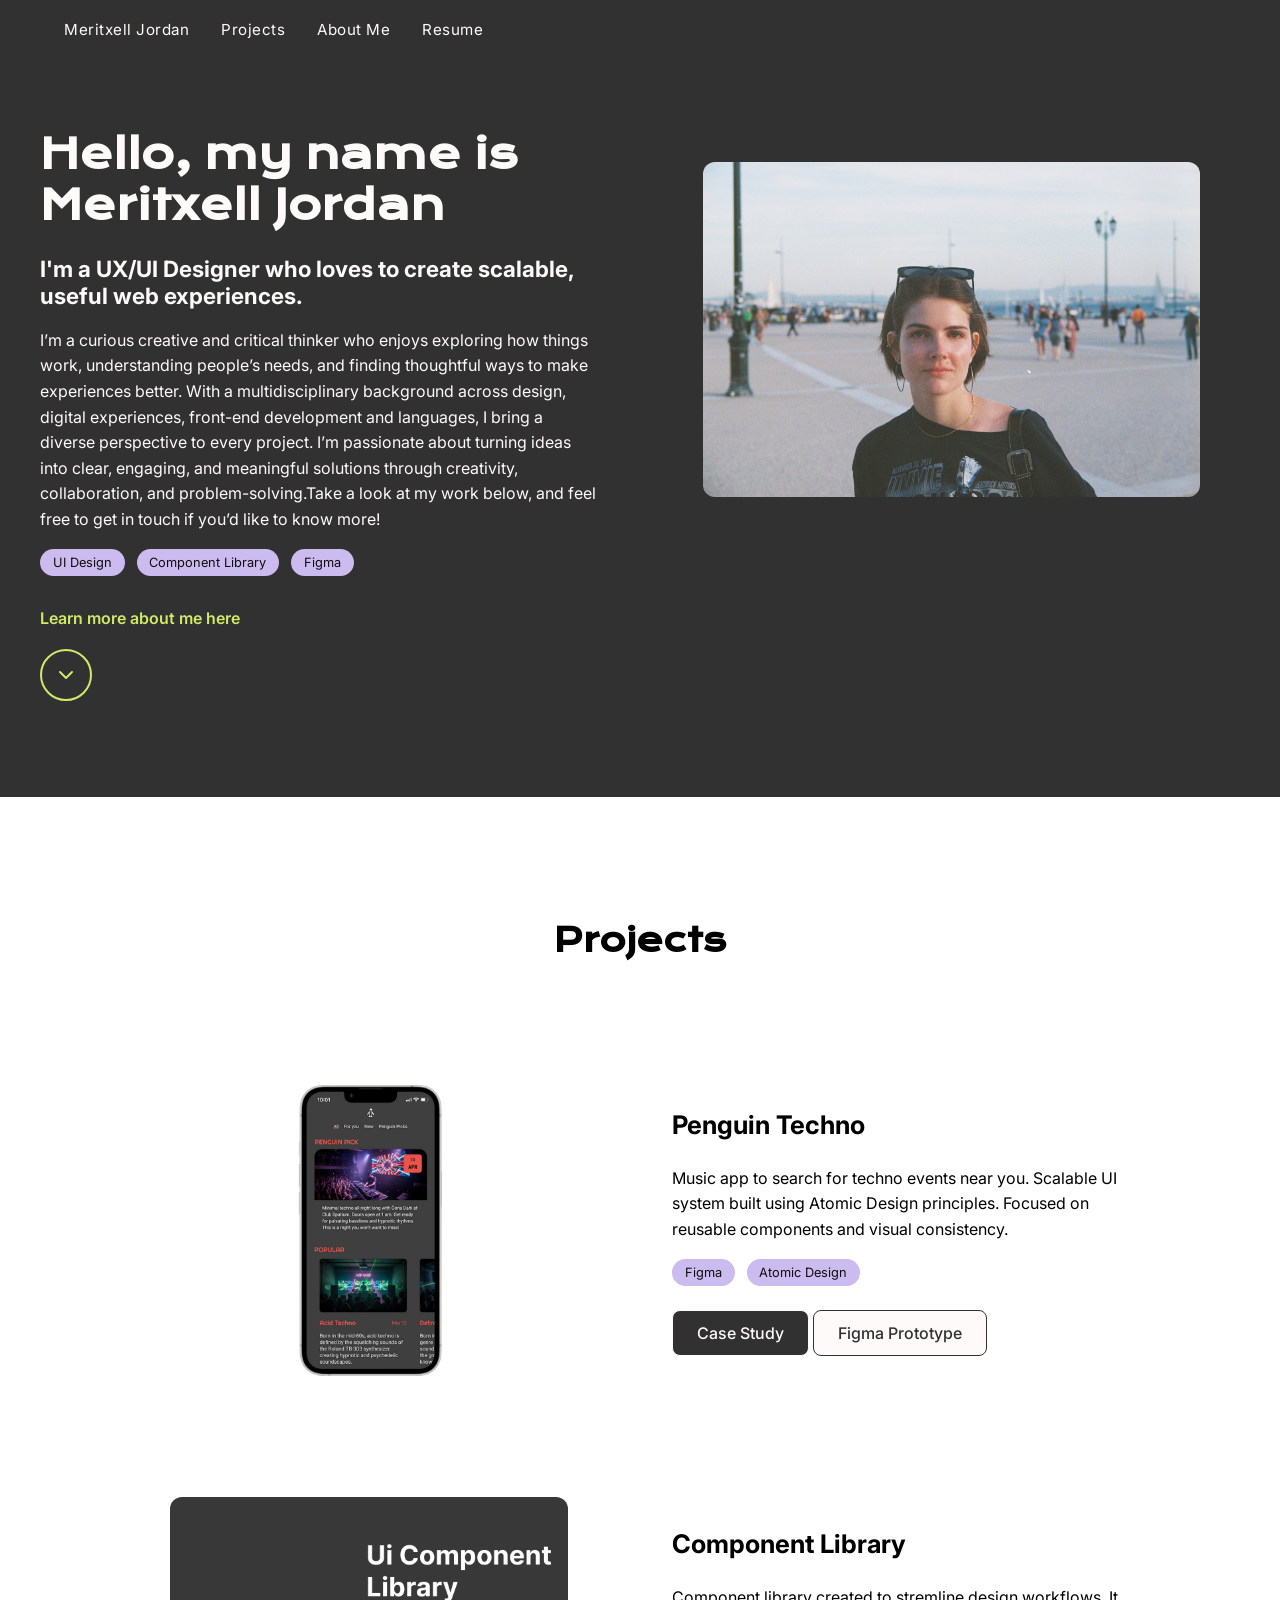
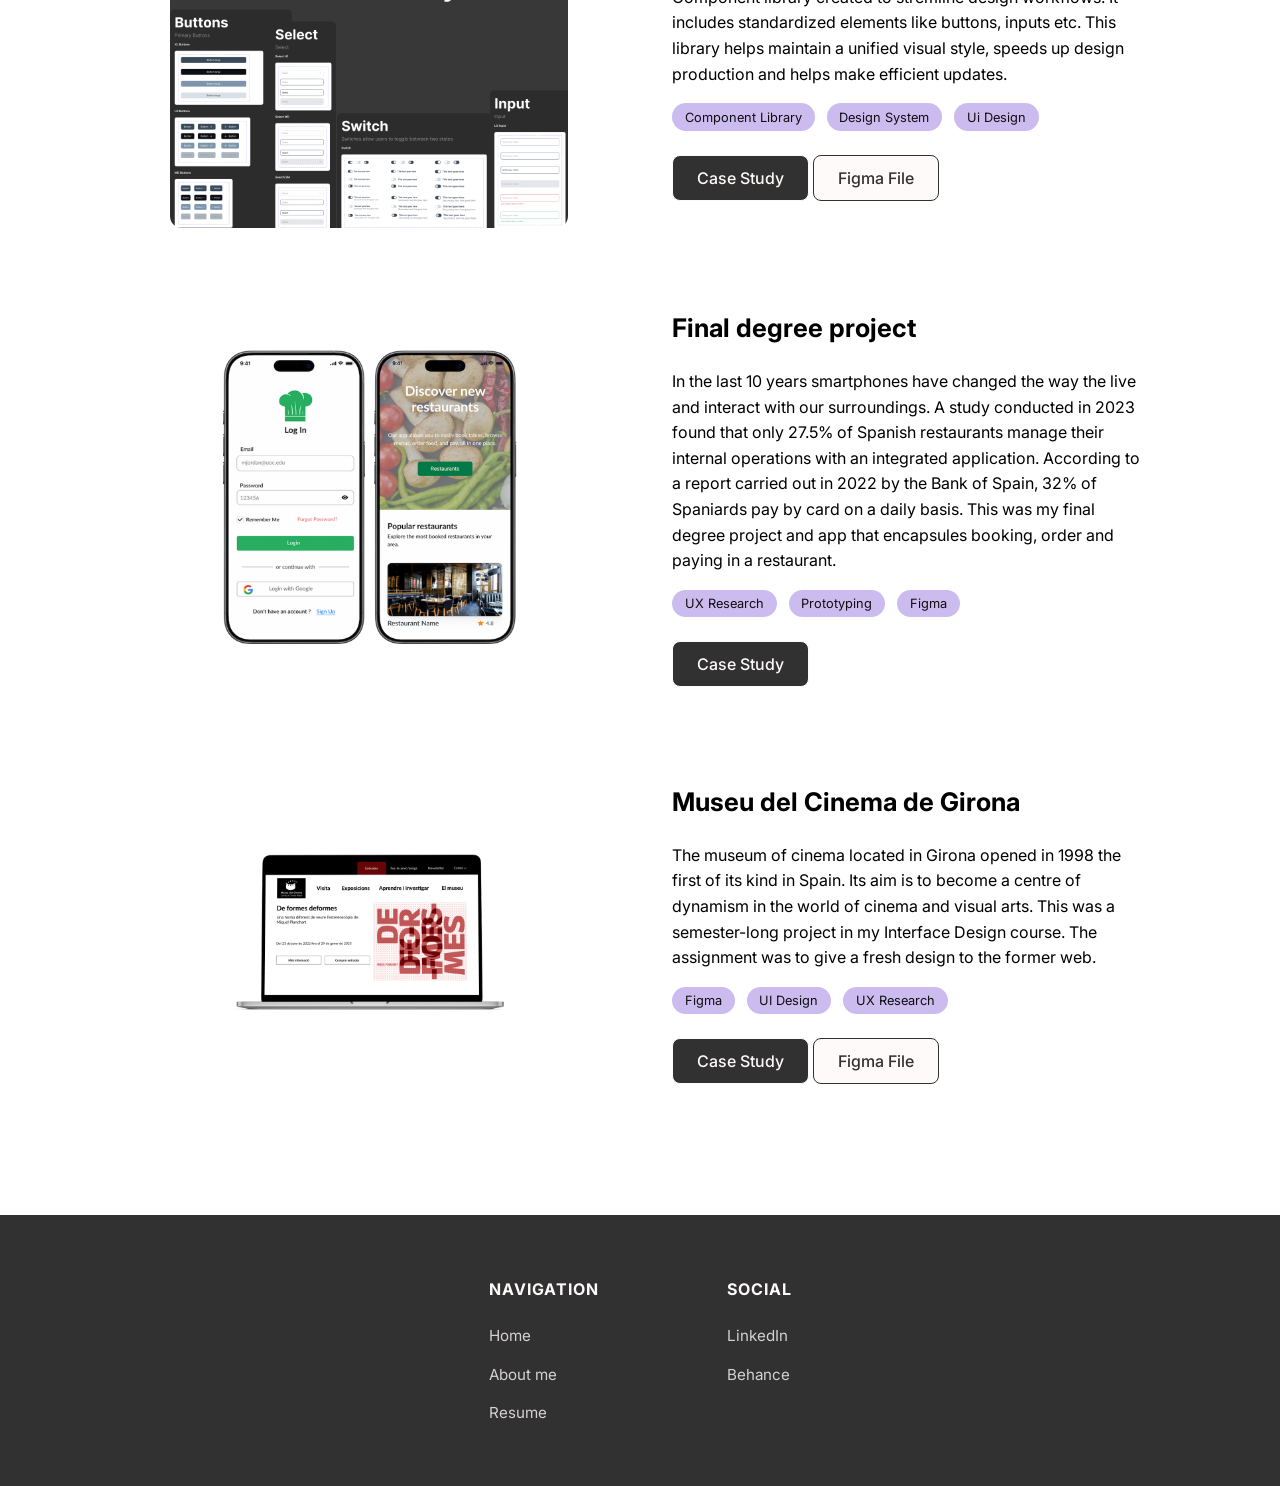
==== index.html @ e0d2fe7e "fixed links in footer" ====
<!DOCTYPE html>
<html lang="en">
<head>
    <meta charset="UTF-8">
    <meta name="viewport" content="width=device-width, initial-scale=1.0">
    <meta name="author" content="Meritxell Jordan">
    <meta name="description" content="Meritxell Jordan is a UX/UI Designer based in Barcelona specialized in design systems, Atomic Design, and front-end collaboration. View portfolio and case studies.">
    <title>Portfolio</title>
    <link rel="stylesheet" href="styles/style.css">
    <link rel="preconnect" href="https://fonts.googleapis.com">
    <link rel="preconnect" href="https://fonts.gstatic.com" crossorigin>
    <link href="https://fonts.googleapis.com/css2?family=Inter:ital,opsz,wght@0,14..32,100..900;1,14..32,100..900&family=Krona+One&display=swap" rel="stylesheet">
    <link rel="icon" type="image/svg+xml" href="./media/favicon.svg">
</head>

<body>

<header>
    <nav class="navbar" aria-label="Main navigation">
        <button class="nav-toggle" type="button" aria-label="Open menu" aria-expanded="false" aria-controls="nav-list">
            <span class="nav-toggle__bar"></span>
            <span class="nav-toggle__bar"></span>
            <span class="nav-toggle__bar"></span>
        </button>
        <ul class="nav-list" id="nav-list">
            <li><a href="#presentation">Meritxell Jordan</a></li>
            <li><a href="#projects">Projects</a></li>
            <li><a href="./pages/aboutme.html">About Me</a></li>
            <li><a href="media/Jordan_Meritxell_CV_2026.pdf" target="_blank">Resume</a></li>
        </ul>
    </nav>
</header>

<main>
    <!-- PRESENTATION -->
    <section id="presentation" class="section section__dark">
        <div class="section__inner section__content">
            <div class="section__text">
                <h1>Hello, my name is Meritxell Jordan</h1>
                <h2>I'm a UX/UI Designer who loves to create scalable, useful web experiences.</h2>
                <p> I’m a curious creative and critical thinker who enjoys exploring how things work, understanding people’s needs, and finding thoughtful ways to make experiences better. With a multidisciplinary background across design, digital experiences, front-end development and languages, I bring a diverse perspective to every project. I’m passionate about turning ideas into clear, engaging, and meaningful solutions through creativity, collaboration, and problem-solving.Take a look at my work below, and feel free to get in touch if you’d like to know more!</p>
                
                    <div class="project__tags">
                        <span>UI Design</span>
                        <span>Component Library</span>
                        <span>Figma</span>
                    </div>

                <a href="./pages/aboutme.html" class="hero__link">Learn more about me here</a>
                   
                </div>
                <figure class="section__image">
                    <img src="media/picture.jpg" alt="Profile picture">
                </figure>
        </div>

        <!-- SCROLL DOWN ARROW -->
        <div class="section__inner">
            <a href="#projects" class="scroll-down" aria-label="Scroll to projects">
                <svg viewBox="0 0 24 24" width="24" height="24" fill="none" stroke="currentColor" stroke-width="2" stroke-linecap="round" stroke-linejoin="round" aria-hidden="true">
                    <path d="M6 9l6 6 6-6"/>
                </svg>
            </a>
        </div>
    </section>

   <!-- PROJECTS LIST -->
   <section id="projects" class="section">
    <div class="section__inner">
        <div class="projects">
            <h2 class="h2_project">Projects</h2>
            <article id="mooddy" class="project">
                <figure class="project__image">
                    <img src="media/Frame 7.png" alt="Penguin Techno project preview">
                </figure>

                <div class="project__content">
                    <h3>Penguin Techno</h3>
                    <p>
                        Music app to search for techno events near you.
                        Scalable UI system built using Atomic Design principles.
                        Focused on reusable components and visual consistency. 
                    </p>

                    <div class="project__tags">
                        <span>Figma</span>
                        <span>Atomic Design</span>
                    </div>

                    <a href="pages/penguin-techno.html" class="btn" target="_self" rel="noopener noreferrer">Case Study</a>

                    <a href="https://www.figma.com/proto/hIFFKUo53IVWc2BKNrfW49/Figma-Advanced-Course?node-id=160-714&viewport=2091%2C-30%2C0.21&t=CEQsMIcfd7z8urSr-1&scaling=scale-down&content-scaling=fixed&starting-point-node-id=160%3A714&show-proto-sidebar=1&page-id=7%3A5464" class="btn2" target="_blank" rel="noopener noreferrer">Figma Prototype</a>
                    
                </div>
            </article>
            <article id="mooddy" class="project">
                <figure class="project__image">
                    <img src="media/Frame 6.png" alt="Moddy project preview">
                </figure>


                <div class="project__content">
                    <h3>Component Library</h3>
                    <p>
                        Component library created to stremline design workflows. It includes standardized elements like buttons, inputs etc.
                        This library helps maintain a unified visual style, speeds up design production and helps make efficient updates. 
                    </p>

                    <div class="project__tags">
                        <span>Component Library</span>
                        <span>Design System</span>
                        <span>Ui Design</span>
                    </div>

                    <a href="pages/component-library.html" class="btn" target="_self" rel="noopener noreferrer">Case Study</a>

                    <a href="https://www.figma.com/design/Ze29lpHQs6yT8kkVDbqyju/mock-ups?node-id=50-17834&t=wIX45DW4mn8MMgzZ-1" class="btn2" target="_blank" rel="noopener noreferrer">Figma File</a>

                    
                </div>
            </article>
            <article class="project">
                <figure class="project__image">
                    <img src="media/Frame 2.png" alt="TFG project preview">
                </figure>

                <div class="project__content">
                    <h3>Final degree project</h3>
                    <p>
                        In the last 10 years smartphones have changed the way the live and interact with our surroundings. 
                        A study conducted in 2023 found that only 27.5% of Spanish restaurants manage their internal operations with an integrated application. 
                        According to a report carried out in 2022 by the Bank of Spain, 32% of Spaniards pay by card on a daily basis.
                        This was my final degree project and app that encapsules booking, order and paying in a restaurant. 
                    </p>

                    <div class="project__tags">
                        <span>UX Research</span>
                        <span>Prototyping</span>
                        <span>Figma</span>
                    </div>

                    <a href="#" class="btn" target="_blank" rel="noopener noreferrer">Case Study</a>
                </div>
            </article>

            <article class="project">
                <figure class="project__image">
                    <img src="media/Frame 3.png" alt="Desktop mockup preview">
                </figure>

                <div class="project__content">
                    <h3>Museu del Cinema de Girona</h3>
                    <p>
                        The museum of cinema located in Girona opened in 1998 the first of its kind in Spain. 
                        Its aim is to become a centre of dynamism in the world of cinema and visual arts. 
                        This was a semester-long project in my Interface Design course. 
                        The assignment was to give a fresh design to the former web.
                    </p>

                    <div class="project__tags">
                        <span>Figma</span>
                        <span>UI Design</span>
                        <span>UX Research</span>
                    </div>

                    <a href="https://www.behance.net/gallery/245545283/Museu-dle-Cinema" class="btn" target="_blank" rel="noopener noreferrer">Case Study</a>
                    <a href="https://www.figma.com/design/mdwc7UTF1mRiBytcBI786I/Pra%CC%80ctica-1?node-id=0-1&t=FUM3F9CxKloh07je-1" class="btn2" target="_blank" rel="noopener noreferrer">Figma File</a>
                </div>
            </article>

        </div>
    </div>
</section>

</main>

<footer id="footer">
    <div class="footer__inner">
        <div class="footer__col">
            <h6>Navigation</h6>
            <a href="#presentation">Home</a>
            <a href="pages/aboutme.html">About me</a>
            <a href="media/Jordan_Meritxell_CV_2026.pdf" target="_blank" rel="noopener noreferrer">Resume</a>
        </div>
        <div class="footer__col">
            <h6>Social</h6>
            <a href="https://www.linkedin.com/in/meritxelljordan/" target="_blank" rel="noopener noreferrer">LinkedIn</a>
            <a href="https://www.behance.net/meritxejordan1" target="_blank" rel="noopener noreferrer">Behance</a>
        </div>
    </div>
</footer>

<script src="script.js"></script>

</body>
</html>
---- styles/style.css ----
/*VARIABLES*/
html, body {
  margin: 0;
  padding: 0;
  scroll-behavior: smooth;
  font-family: "Inter", sans-serif;
}

h1 {
  font-family: "Krona One", sans-serif;
  font-size: 2.5rem;
  margin-bottom: 1.5rem;
}

.h2_project {
  font-family: "Krona One", sans-serif;
  font-size: 2rem;
  margin-bottom: 1.5rem;
  text-align: center;
}

.section__dark {
  background-color: #313131;
  color: #FFFAFA;
  text-align: left;
}
.section__dark .section__content {
  display: flex;
  justify-content: center;
  align-items: center;
  flex-direction: row;
}

.section {
  padding: 6rem 0;
}
.section__inner {
  width: 100%;
  max-width: 1200px;
  margin: 0 auto;
}
.section__content {
  display: grid;
  grid-template-columns: 1fr 1fr;
  gap: 4rem;
  align-items: center;
}
.section__image img {
  width: 100%;
  border-radius: 12px;
  margin-bottom: 4.2rem;
}
.section__text h2 {
  margin-top: 0;
  font-size: 1.4rem;
}
.section__text p {
  line-height: 1.6;
}

.hero__link {
  display: inline-flex;
  align-items: center;
  gap: 0.5rem;
  margin-top: 0.5rem;
  padding-bottom: 0.2rem;
  color: #d0e969;
  font-weight: 600;
  text-decoration: none;
  border-bottom: 2px solid transparent;
  transition: border-color 0.2s, color 0.2s;
}
.hero__link-arrow {
  display: inline-block;
  transition: transform 0.2s;
}
.hero__link:hover, .hero__link:focus-visible {
  color: #FFFAFA;
  border-bottom-color: #d0e969;
}
.hero__link:hover .hero__link-arrow, .hero__link:focus-visible .hero__link-arrow {
  transform: translateX(6px);
}

.scroll-down {
  display: flex;
  align-items: center;
  justify-content: center;
  width: 3rem;
  height: 3rem;
  margin: 1rem 0 0;
  border: 2px solid #d0e969;
  border-radius: 50%;
  color: #d0e969;
  text-decoration: none;
  animation: bounce 2s ease-in-out infinite;
  transition: background-color 0.2s, color 0.2s;
}
.scroll-down:hover, .scroll-down:focus-visible {
  background-color: #d0e969;
  color: #313131;
}

@keyframes bounce {
  0%, 100% {
    transform: translateY(0);
  }
  50% {
    transform: translateY(10px);
  }
}
@media (prefers-reduced-motion: reduce) {
  .scroll-down {
    animation: none;
  }
}
.navbar {
  background-color: #313131;
  padding: 1.2rem 3rem;
  position: fixed;
  top: 0;
  z-index: 1000;
  width: 100%;
  box-sizing: border-box;
}
.navbar .nav-list {
  list-style: none;
  display: flex;
  align-items: center;
  margin: 0;
  padding: 0;
}
.navbar a {
  text-decoration: none;
  color: #FFFAFA;
  font-size: 0.95rem;
  letter-spacing: 0.5px;
  padding: 0.5rem 1rem;
  position: relative;
}
.navbar a:hover {
  color: #d0e969;
}
.navbar .nav-toggle {
  display: none;
}

.skills-grid {
  display: grid;
  grid-template-columns: 1fr 1fr;
  gap: 2rem;
  margin-top: 1.5rem;
}

.projects {
  width: 85%;
  max-width: 1200px;
  margin: 0 auto;
  display: flex;
  flex-direction: column;
  gap: 4rem;
}

.project {
  display: grid;
  grid-template-columns: 1fr 1fr;
  gap: 4rem;
  align-items: center;
}
.project__image img {
  width: 100%;
  border-radius: 12px;
}
.project__content h3 {
  margin-top: 0;
  font-size: 1.6rem;
}
.project__content p {
  line-height: 1.6;
  margin-bottom: 1rem;
}
.project__tags {
  margin-bottom: 1.5rem;
}
.project__tags span {
  display: inline-block;
  color: #0f0f0f;
  background-color: #ccbbef;
  padding: 0.4rem 0.8rem;
  border-radius: 20px;
  font-size: 0.8rem;
  margin-right: 0.5rem;
}
.project__link {
  text-decoration: none;
  font-weight: 500;
  color: #d0e969;
}
.project__link:hover {
  text-decoration: underline;
}

.project_image {
  width: 100%;
  height: 300px;
  display: block;
}

.section__projects {
  text-align: center;
}

.project_image img {
  max-height: 15rem;
}

.projects__intro {
  background-color: #313131;
  color: white;
  padding: 4rem 0;
  width: 100%;
  text-align: center;
}

.btn {
  display: inline-block;
  padding: 0.75rem 1.5rem;
  border: 1px solid #FFFAFA;
  background-color: #313131;
  color: #FFFAFA;
  text-decoration: none;
  border-radius: 8px;
  font-weight: 500;
}

.btn:hover {
  background-color: #d0e969;
  color: #313131;
  border: 1px solid #313131;
}

.btn2 {
  display: inline-block;
  padding: 0.75rem 1.5rem;
  background-color: #FFFAFA;
  color: #313131;
  border: 1px solid #313131;
  text-decoration: none;
  border-radius: 8px;
  font-weight: 500;
}

.btn2:hover {
  border: 1px solid #313131;
  background-color: #d0e969;
  color: #313131;
}

/*FOOTER*/
footer {
  background-color: #313131;
  color: #FFFAFA;
  padding: 4rem 3rem;
}
footer .footer__inner {
  display: flex;
  justify-content: center;
  align-items: flex-start;
  gap: 8rem;
  max-width: 1200px;
  margin: 0 auto;
}
footer .footer__col {
  display: flex;
  flex-direction: column;
  gap: 1.2rem;
  text-align: left;
}
footer h6 {
  margin: 0 0 0.5rem;
  font-size: 1rem;
  font-weight: 700;
  text-transform: uppercase;
  letter-spacing: 1px;
  color: #FFFAFA;
}
footer a {
  color: #FFFAFA;
  text-decoration: none;
  font-size: 0.95rem;
  opacity: 0.8;
  transition: color 0.2s, opacity 0.2s;
}
footer a:hover {
  color: #d0e969;
  opacity: 1;
}

/* MEDIA QUERIES */
@media (max-width: 1023px) {
  .section {
    padding: 4rem 0;
  }
  .section__content {
    grid-template-columns: 1fr;
  }
  .navbar {
    padding: 1rem 1.5rem;
  }
  .projects {
    gap: 4rem;
  }
  .project {
    grid-template-columns: 1fr;
    gap: 2rem;
  }
  footer {
    padding: 3rem 1.5rem;
  }
  footer .footer__inner {
    gap: 5rem;
  }
}
@media (max-width: 767px) {
  .section {
    padding: 3rem 0;
  }
  .section__inner {
    width: 90%;
  }
  .section__content {
    grid-template-columns: 1fr;
  }
  .section__image img {
    margin-bottom: 0;
  }
  .section__dark .section__content {
    flex-direction: column;
    align-items: stretch;
    gap: 2rem;
  }
  .navbar {
    padding: 0.75rem 1rem;
  }
  .navbar a {
    font-size: 0.9rem;
  }
  .projects {
    width: 90%;
    margin: 0 auto;
    gap: 3rem;
  }
  .project {
    grid-template-columns: 1fr;
    gap: 2rem;
  }
  .icon {
    padding: 0.75rem;
    min-width: 36px;
    min-height: 36px;
    display: inline-flex;
    align-items: center;
    justify-content: center;
  }
  footer {
    padding: 2.5rem 1rem;
  }
  footer .footer__inner {
    gap: 3rem;
  }
}
@media (max-width: 460px) {
  .navbar {
    padding: 0 1rem;
  }
  .navbar .nav-toggle {
    display: flex;
    flex-direction: column;
    align-items: center;
    justify-content: center;
    gap: 6px;
    position: absolute;
    z-index: 1;
    top: 0;
    right: 0;
    width: 3.5rem;
    height: 3.5rem;
    padding: 0;
    background: none;
    border: 0;
    color: #FFFAFA;
    cursor: pointer;
    touch-action: manipulation;
    -webkit-tap-highlight-color: transparent;
  }
  .navbar .nav-toggle:hover {
    color: #d0e969;
  }
  .navbar .nav-toggle:focus-visible {
    outline: 2px solid #d0e969;
    outline-offset: 2px;
    border-radius: 8px;
  }
  .navbar .nav-toggle__bar {
    display: block;
    width: 1.75rem;
    height: 2px;
    background-color: currentColor;
    border-radius: 2px;
    transition: transform 0.25s, opacity 0.2s;
  }
  .navbar .nav-toggle[aria-expanded=true] .nav-toggle__bar:nth-child(1) {
    transform: translateY(8px) rotate(45deg);
  }
  .navbar .nav-toggle[aria-expanded=true] .nav-toggle__bar:nth-child(2) {
    opacity: 0;
  }
  .navbar .nav-toggle[aria-expanded=true] .nav-toggle__bar:nth-child(3) {
    transform: translateY(-8px) rotate(-45deg);
  }
  .navbar .nav-list {
    flex-direction: column;
    align-items: stretch;
  }
  .navbar .nav-list li:not(:first-child) {
    display: none;
  }
  .navbar .nav-list.is-open li:not(:first-child) {
    display: block;
  }
  .navbar .nav-list a {
    display: flex;
    align-items: center;
    min-height: 3rem;
    padding: 0;
    font-size: 1rem;
  }
  .navbar .nav-list li:first-child a {
    min-height: 3.5rem;
    padding-right: 3.5rem;
    font-weight: 600;
  }
  .navbar .nav-list li:not(:first-child) a {
    border-top: 1px solid rgba(255, 250, 250, 0.12);
  }
}
@media (max-width: 460px) and (prefers-reduced-motion: reduce) {
  .navbar .nav-toggle__bar {
    transition: none;
  }
}/*# sourceMappingURL=style.css.map */
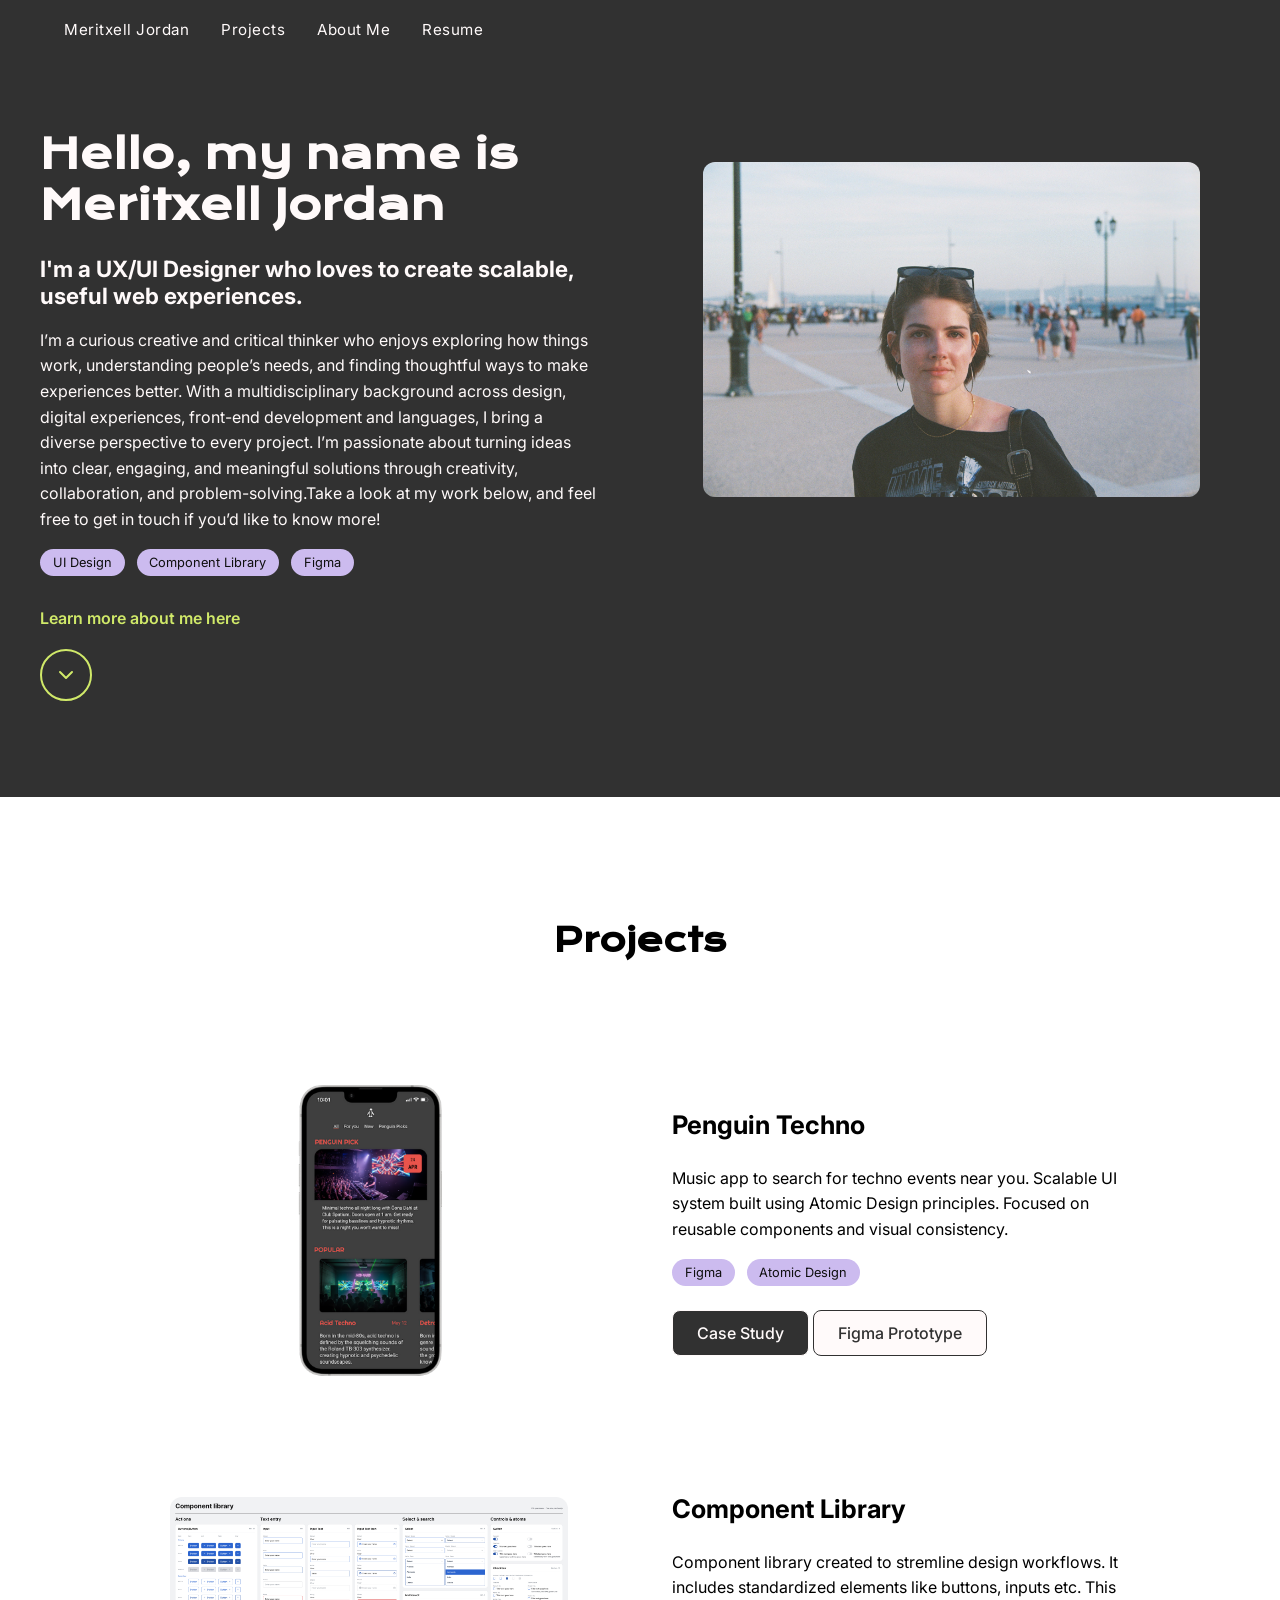
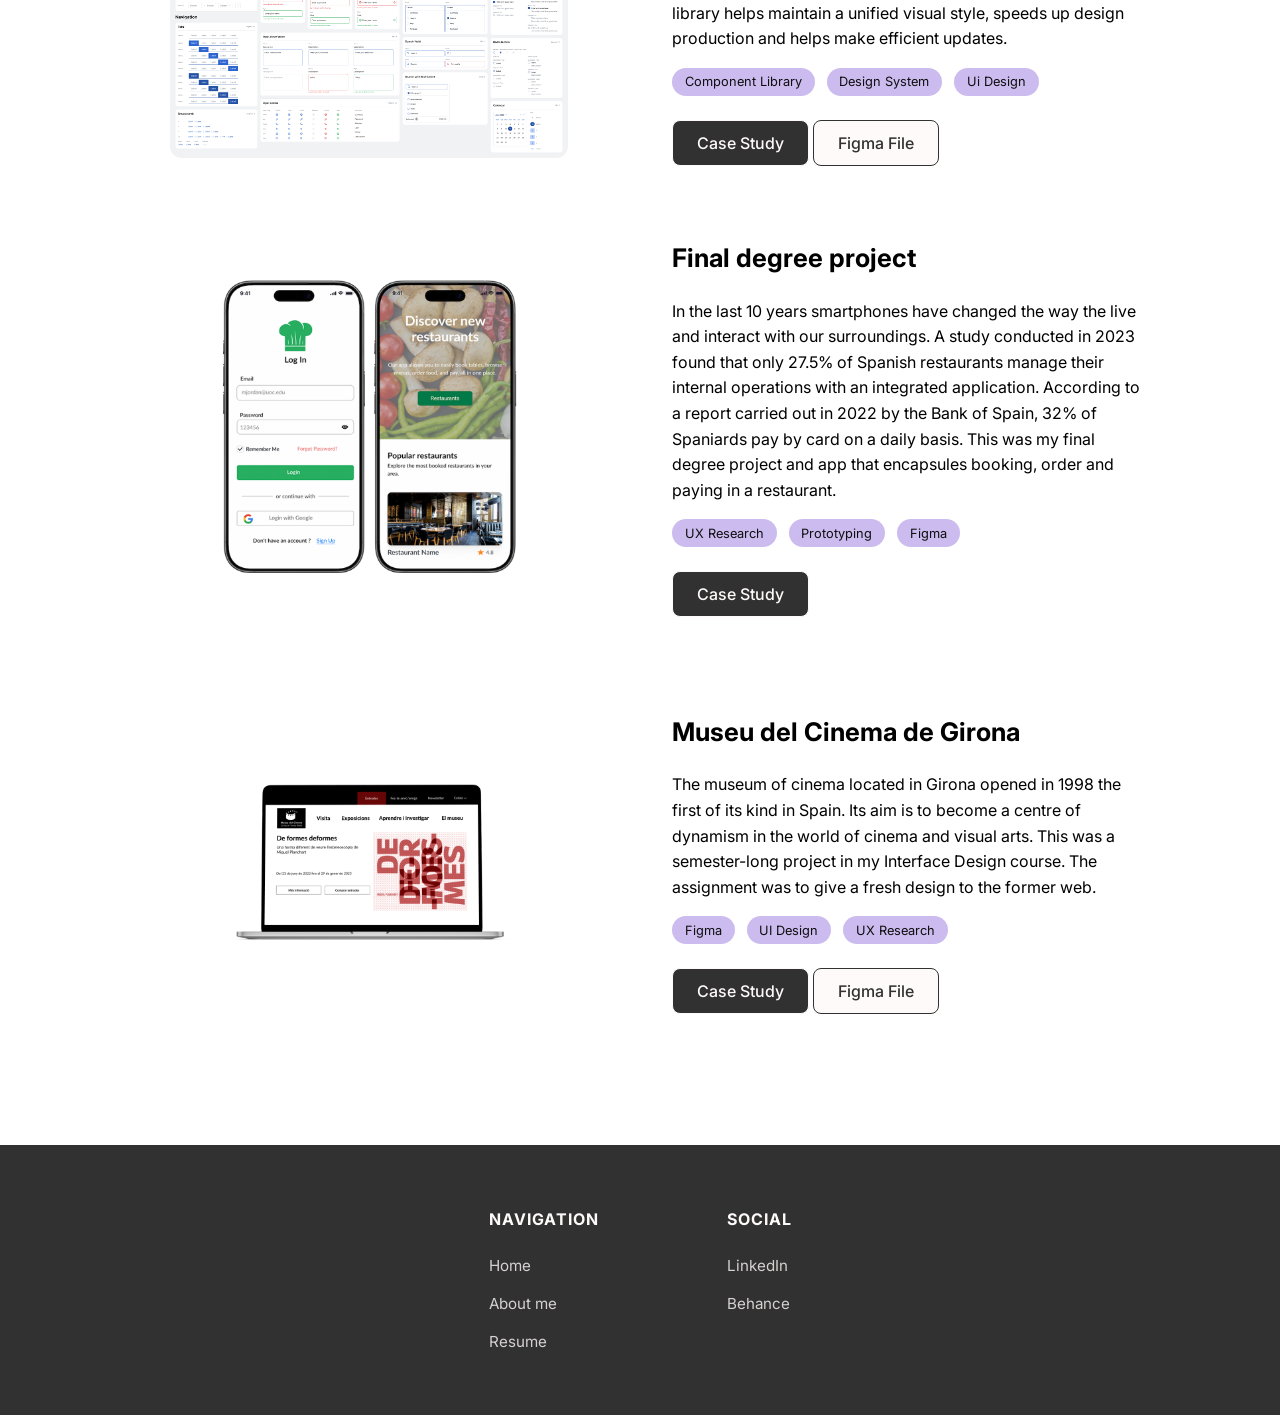
==== commit 0fac4f68: "change thumbnail photo of component library in index file" ====
--- a/index.html
+++ b/index.html
@@ -95,7 +95,7 @@
             </article>
             <article id="mooddy" class="project">
                 <figure class="project__image">
-                    <img src="media/Frame 6.png" alt="Moddy project preview">
+                    <img src="media/Component_Library_Landscape.jpg" alt="Component Library project preview">
                 </figure>
 
 
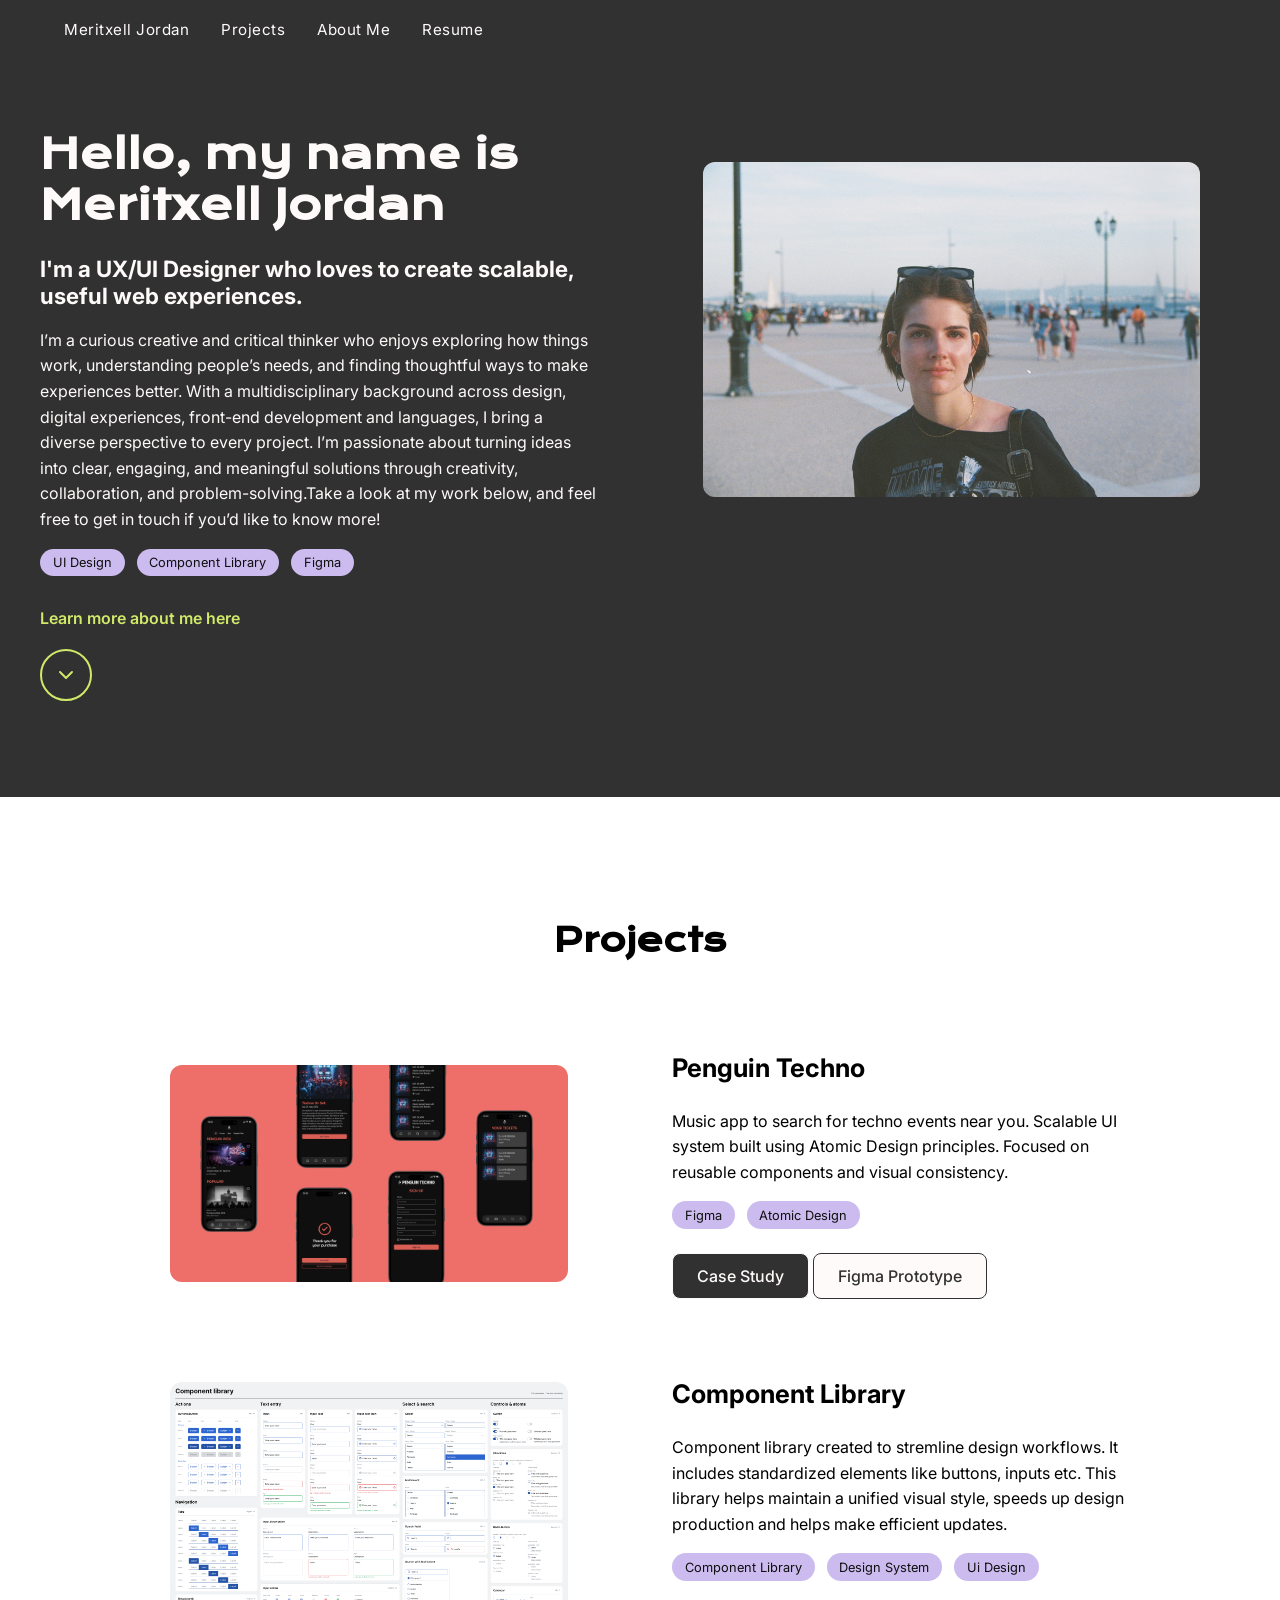
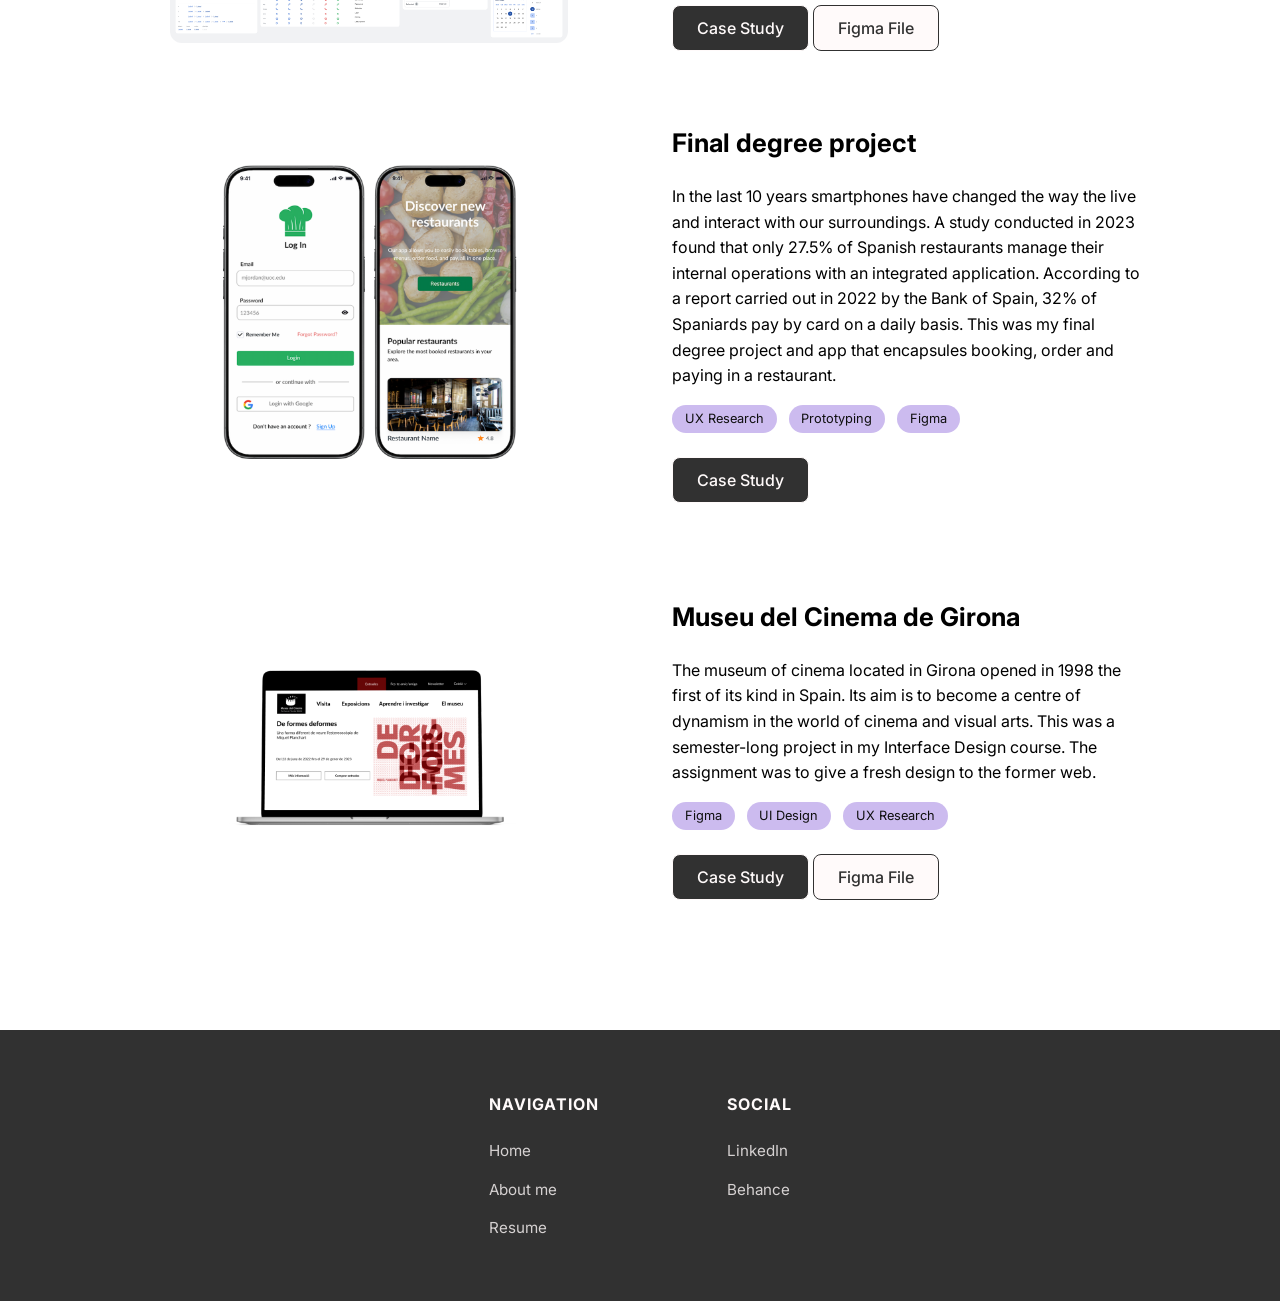
==== commit 6309391d: "change id, new photo" ====
--- a/index.html
+++ b/index.html
@@ -69,9 +69,9 @@
     <div class="section__inner">
         <div class="projects">
             <h2 class="h2_project">Projects</h2>
-            <article id="mooddy" class="project">
+            <article id="penguin-techno" class="project">
                 <figure class="project__image">
-                    <img src="media/Frame 7.png" alt="Penguin Techno project preview">
+                    <img src="media/PrenguinTechno_index.jpg" alt="Penguin Techno project preview">
                 </figure>
 
                 <div class="project__content">
@@ -93,7 +93,7 @@
                     
                 </div>
             </article>
-            <article id="mooddy" class="project">
+            <article id="final_degree_project" class="project">
                 <figure class="project__image">
                     <img src="media/Component_Library_Landscape.jpg" alt="Component Library project preview">
                 </figure>
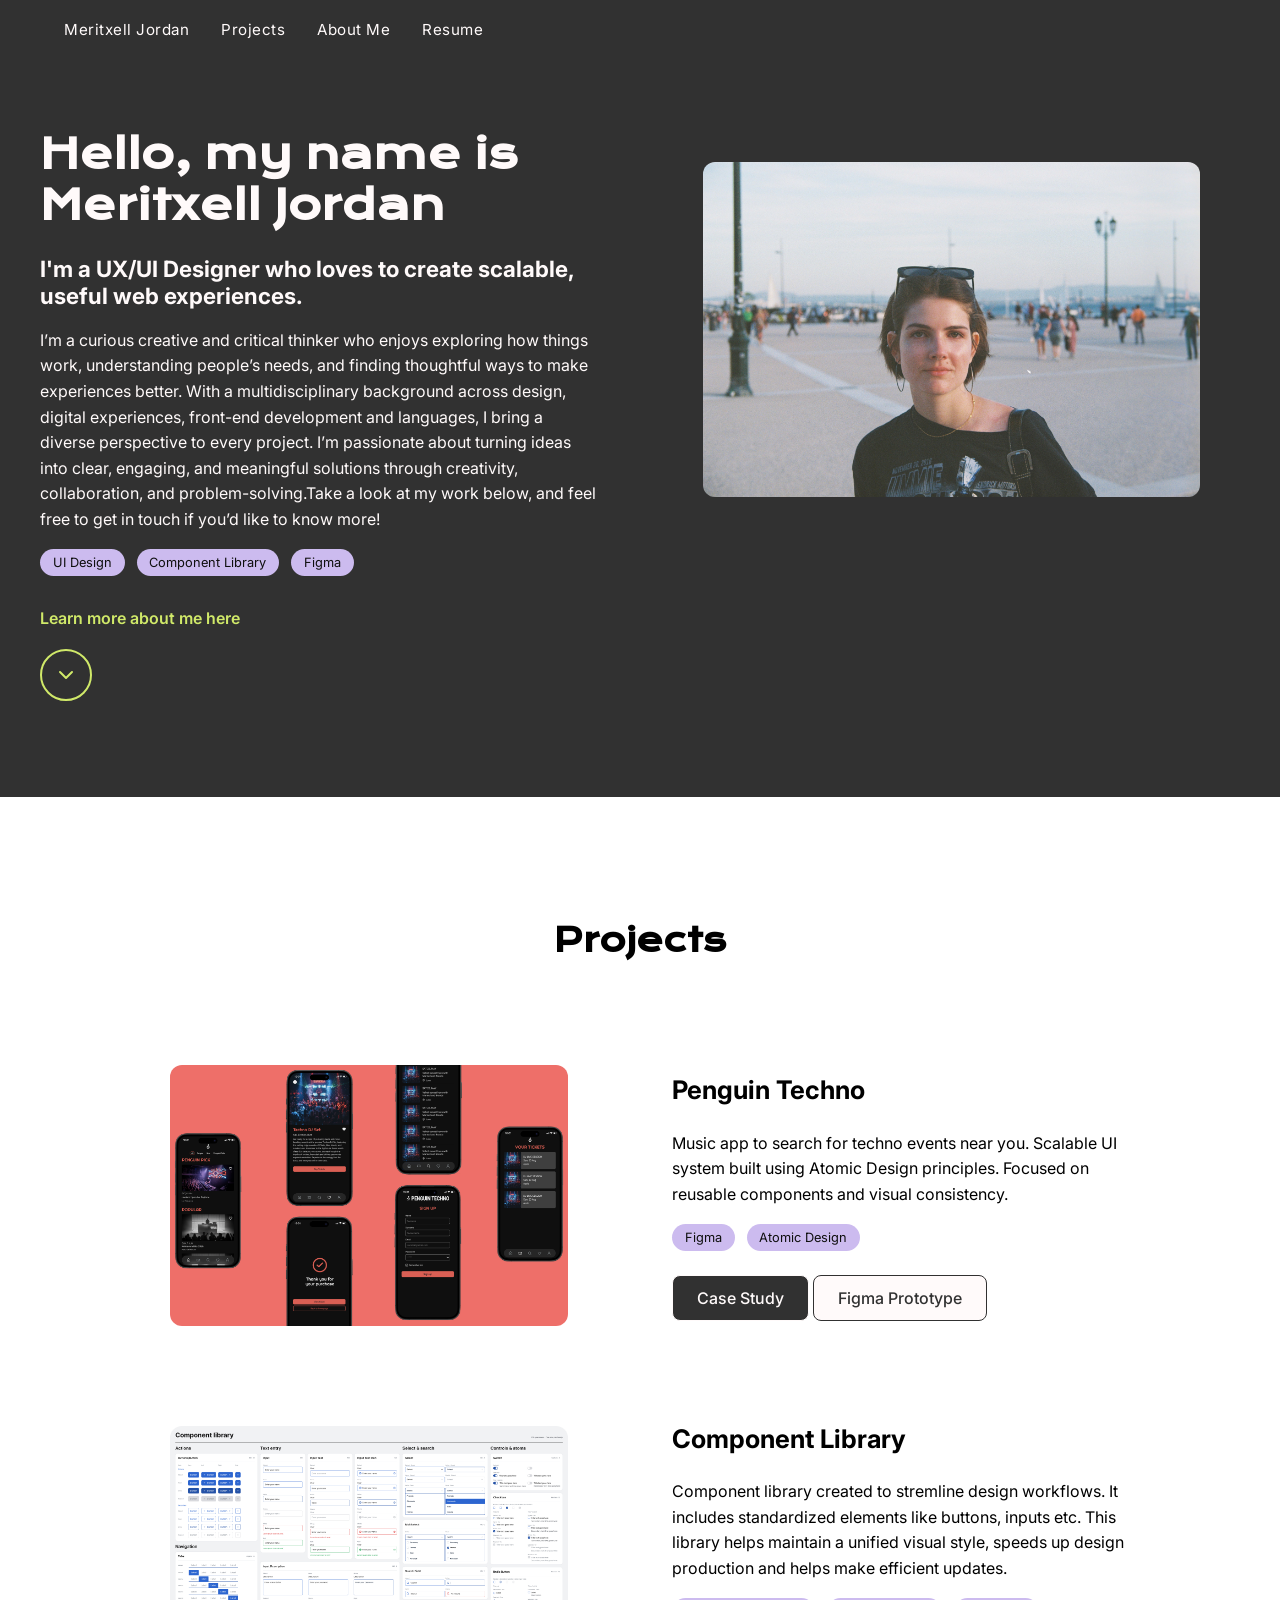
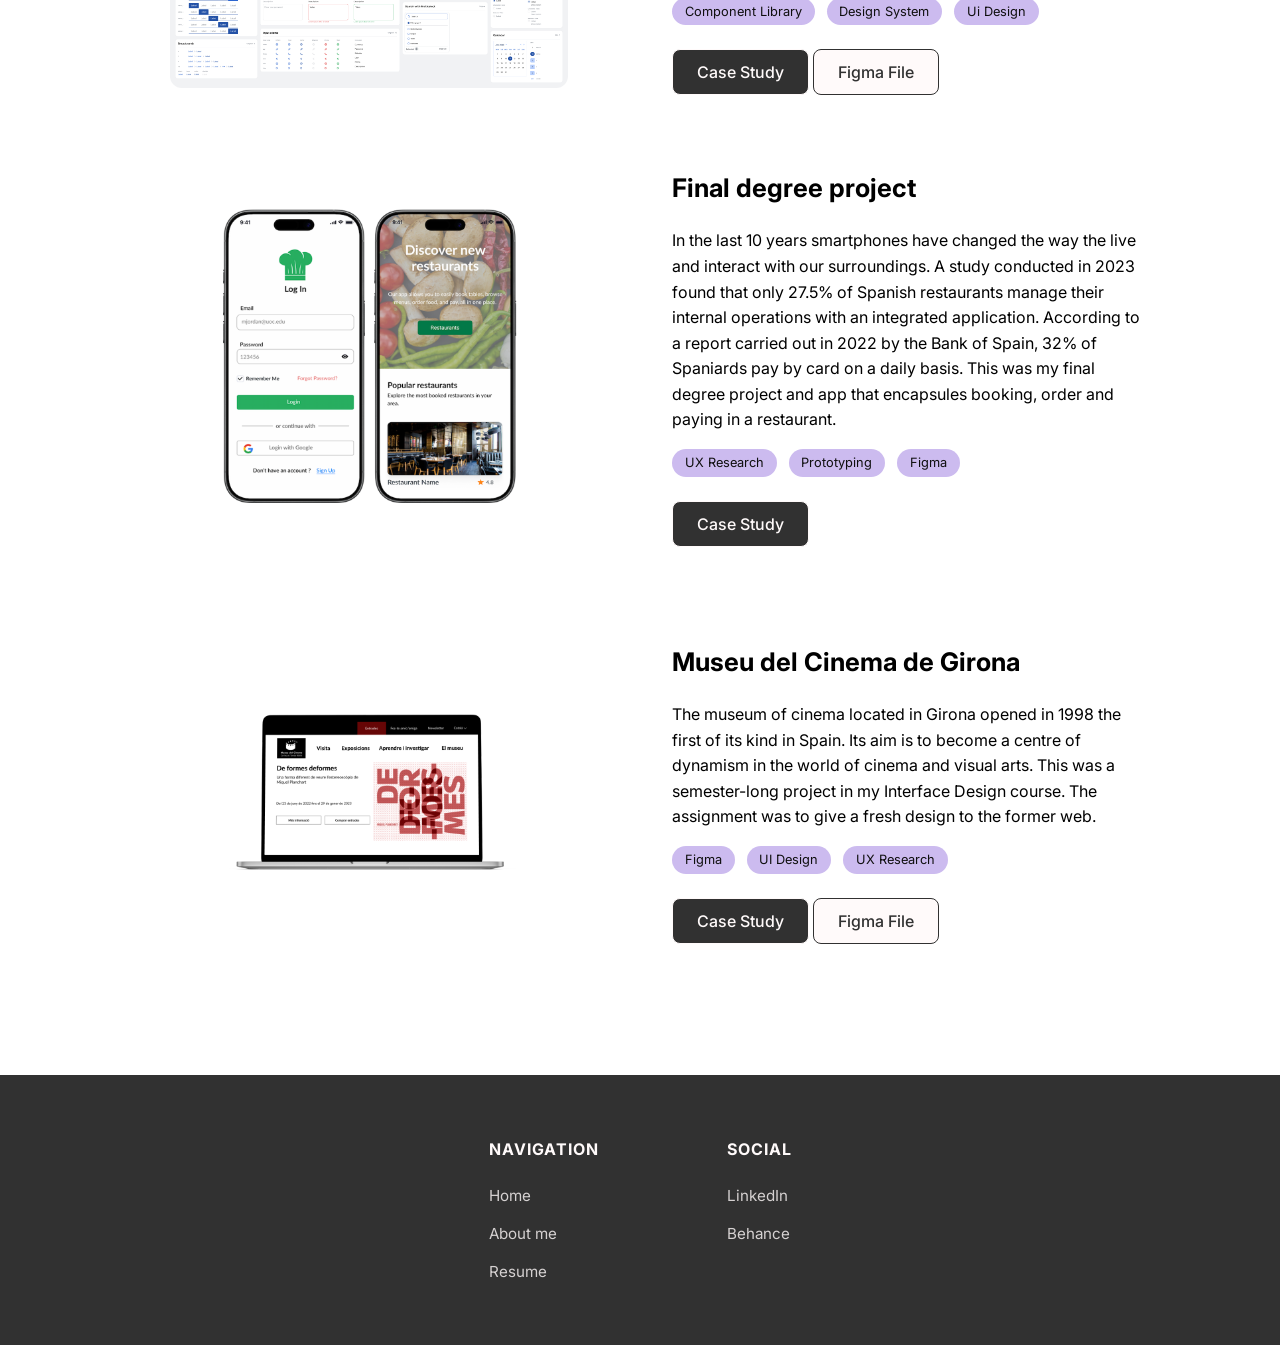
==== commit 213ac11c: "new img for penguin in index" ====
--- a/index.html
+++ b/index.html
@@ -71,7 +71,7 @@
             <h2 class="h2_project">Projects</h2>
             <article id="penguin-techno" class="project">
                 <figure class="project__image">
-                    <img src="media/PrenguinTechno_index.jpg" alt="Penguin Techno project preview">
+                    <img src="media/PenguinTechno_Landscape.jpg" alt="Penguin Techno project preview">
                 </figure>
 
                 <div class="project__content">
@@ -93,7 +93,7 @@
                     
                 </div>
             </article>
-            <article id="final_degree_project" class="project">
+            <article id="component-library" class="project">
                 <figure class="project__image">
                     <img src="media/Component_Library_Landscape.jpg" alt="Component Library project preview">
                 </figure>
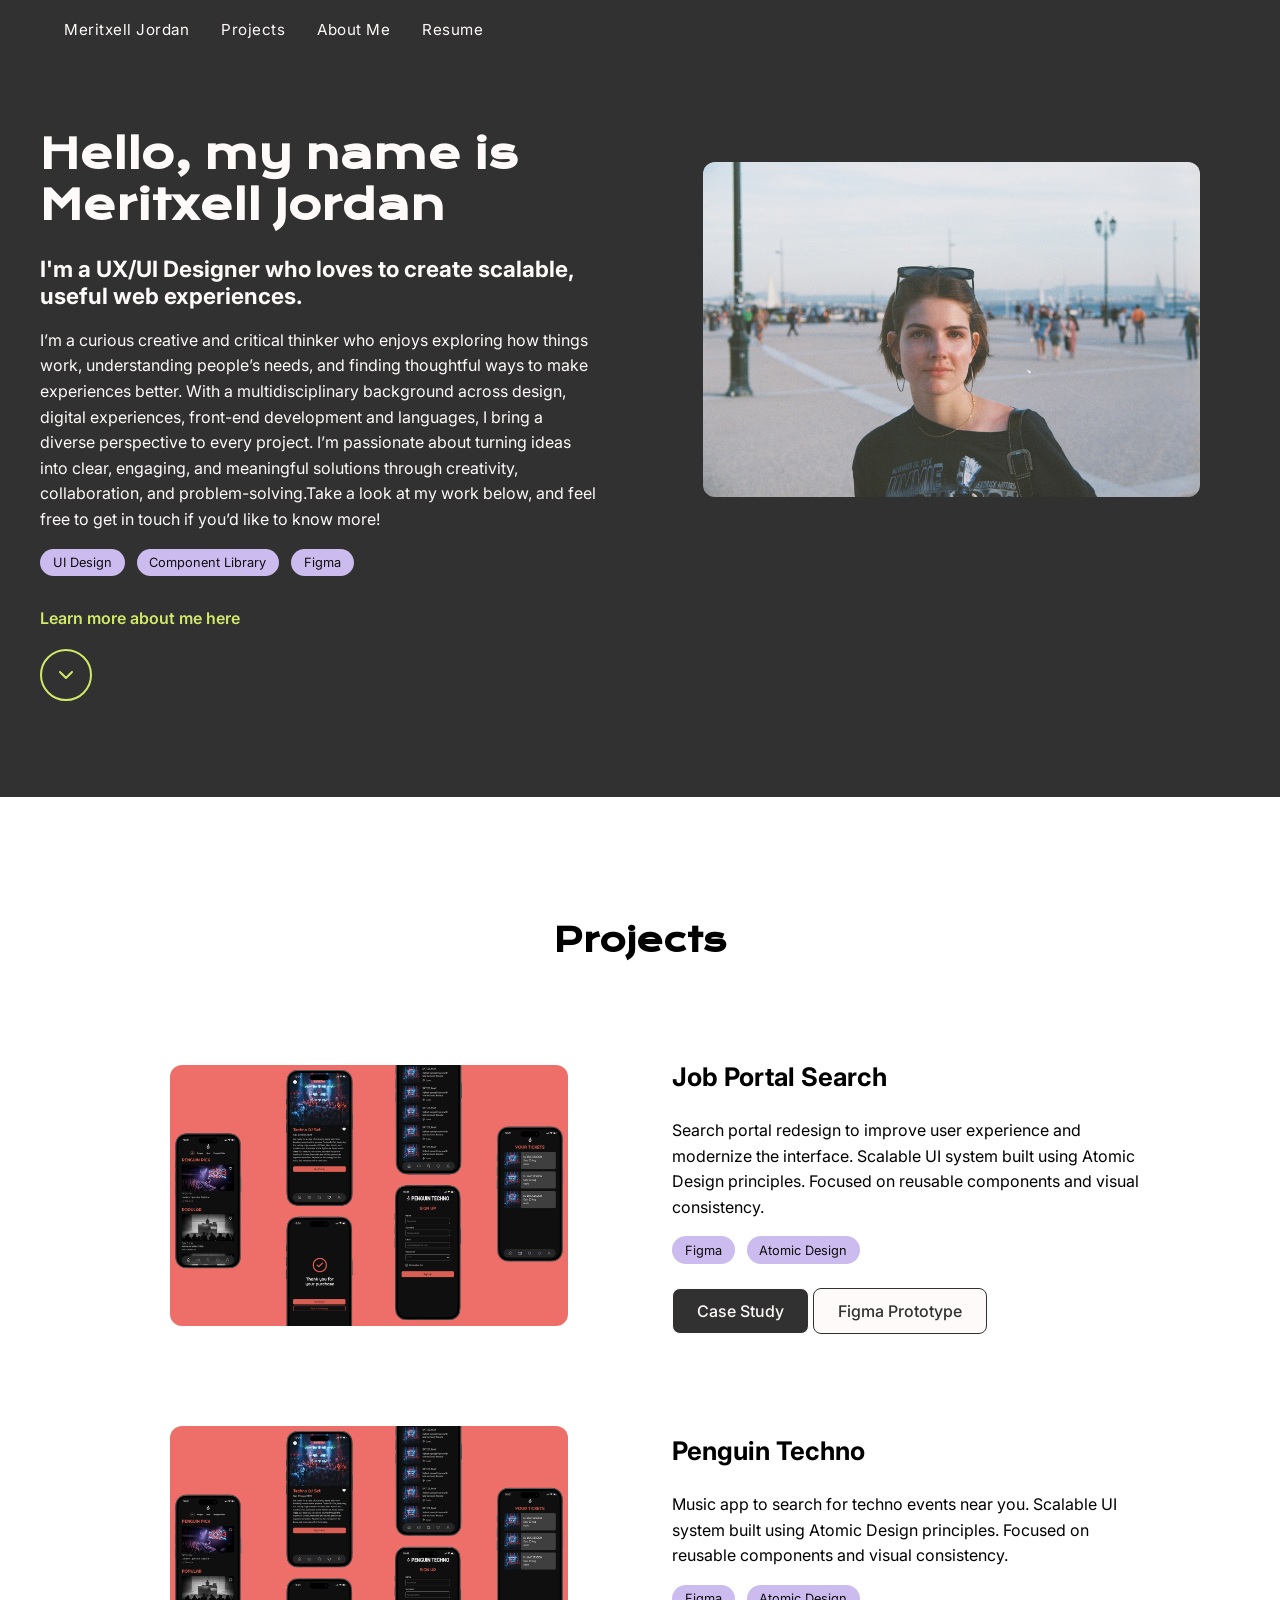
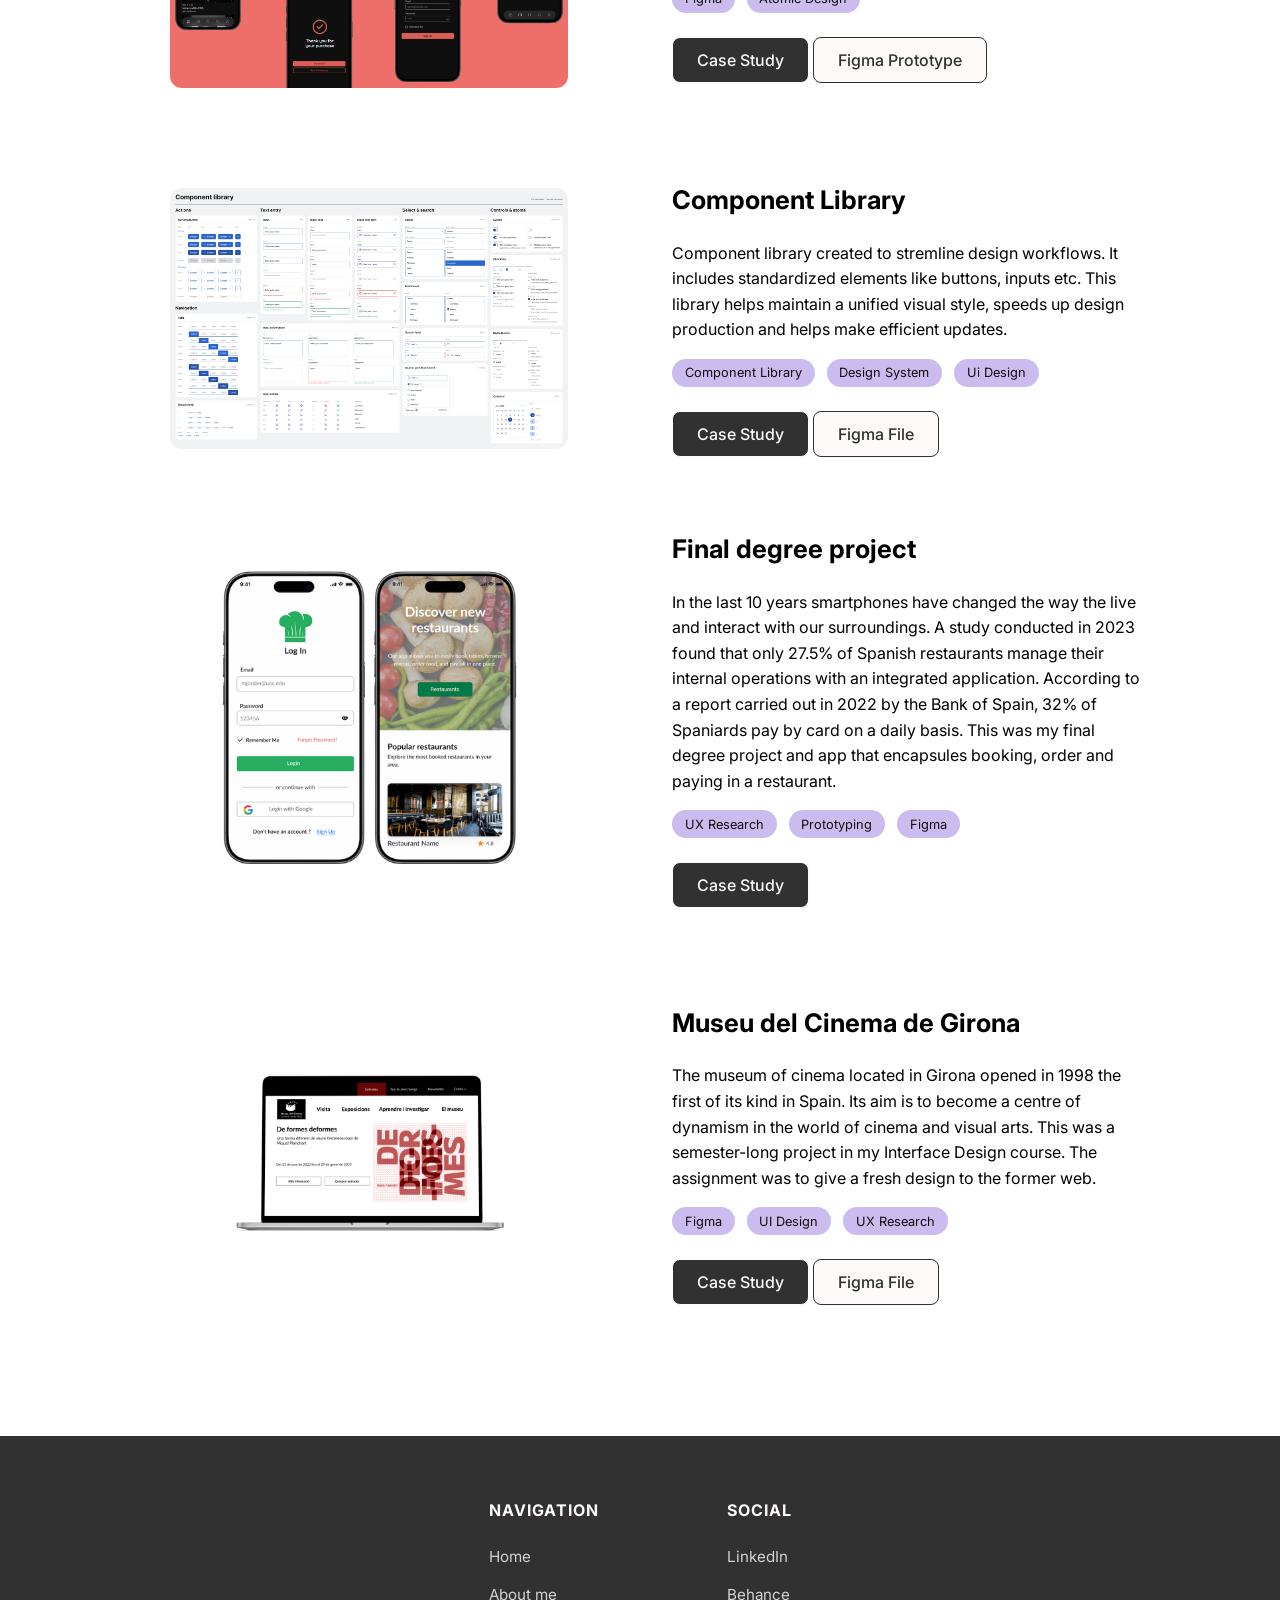
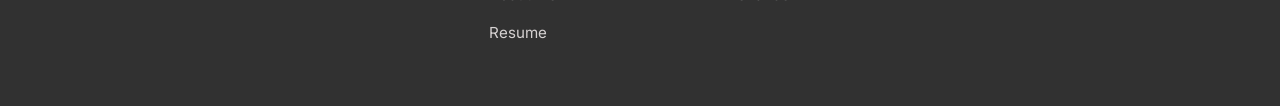
==== commit fd808636: "add case study to home page" ====
--- a/index.html
+++ b/index.html
@@ -69,6 +69,30 @@
     <div class="section__inner">
         <div class="projects">
             <h2 class="h2_project">Projects</h2>
+            <article id="job-portal-search" class="project">
+                <figure class="project__image">
+                    <img src="media/PenguinTechno_Landscape.jpg" alt="Job Portal Search project preview">
+                </figure>
+
+                <div class="project__content">
+                    <h3>Job Portal Search</h3>
+                    <p>
+                        Search portal redesign to improve user experience and modernize the interface.
+                        Scalable UI system built using Atomic Design principles.
+                        Focused on reusable components and visual consistency. 
+                    </p>
+
+                    <div class="project__tags">
+                        <span>Figma</span>
+                        <span>Atomic Design</span>
+                    </div>
+
+                    <a href="pages/job-portal-redesign.html" class="btn" target="_self" rel="noopener noreferrer">Case Study</a>
+
+                    <a href="https://www.figma.com/design/Mwo0yGI1qbPFkqEJ4KYvhF/Michael-Page?node-id=43-1411&t=1l3YXhyDxeGINy9U-1" class="btn2" target="_blank" rel="noopener noreferrer">Figma Prototype</a>
+                    
+                </div>
+            </article>
             <article id="penguin-techno" class="project">
                 <figure class="project__image">
                     <img src="media/PenguinTechno_Landscape.jpg" alt="Penguin Techno project preview">
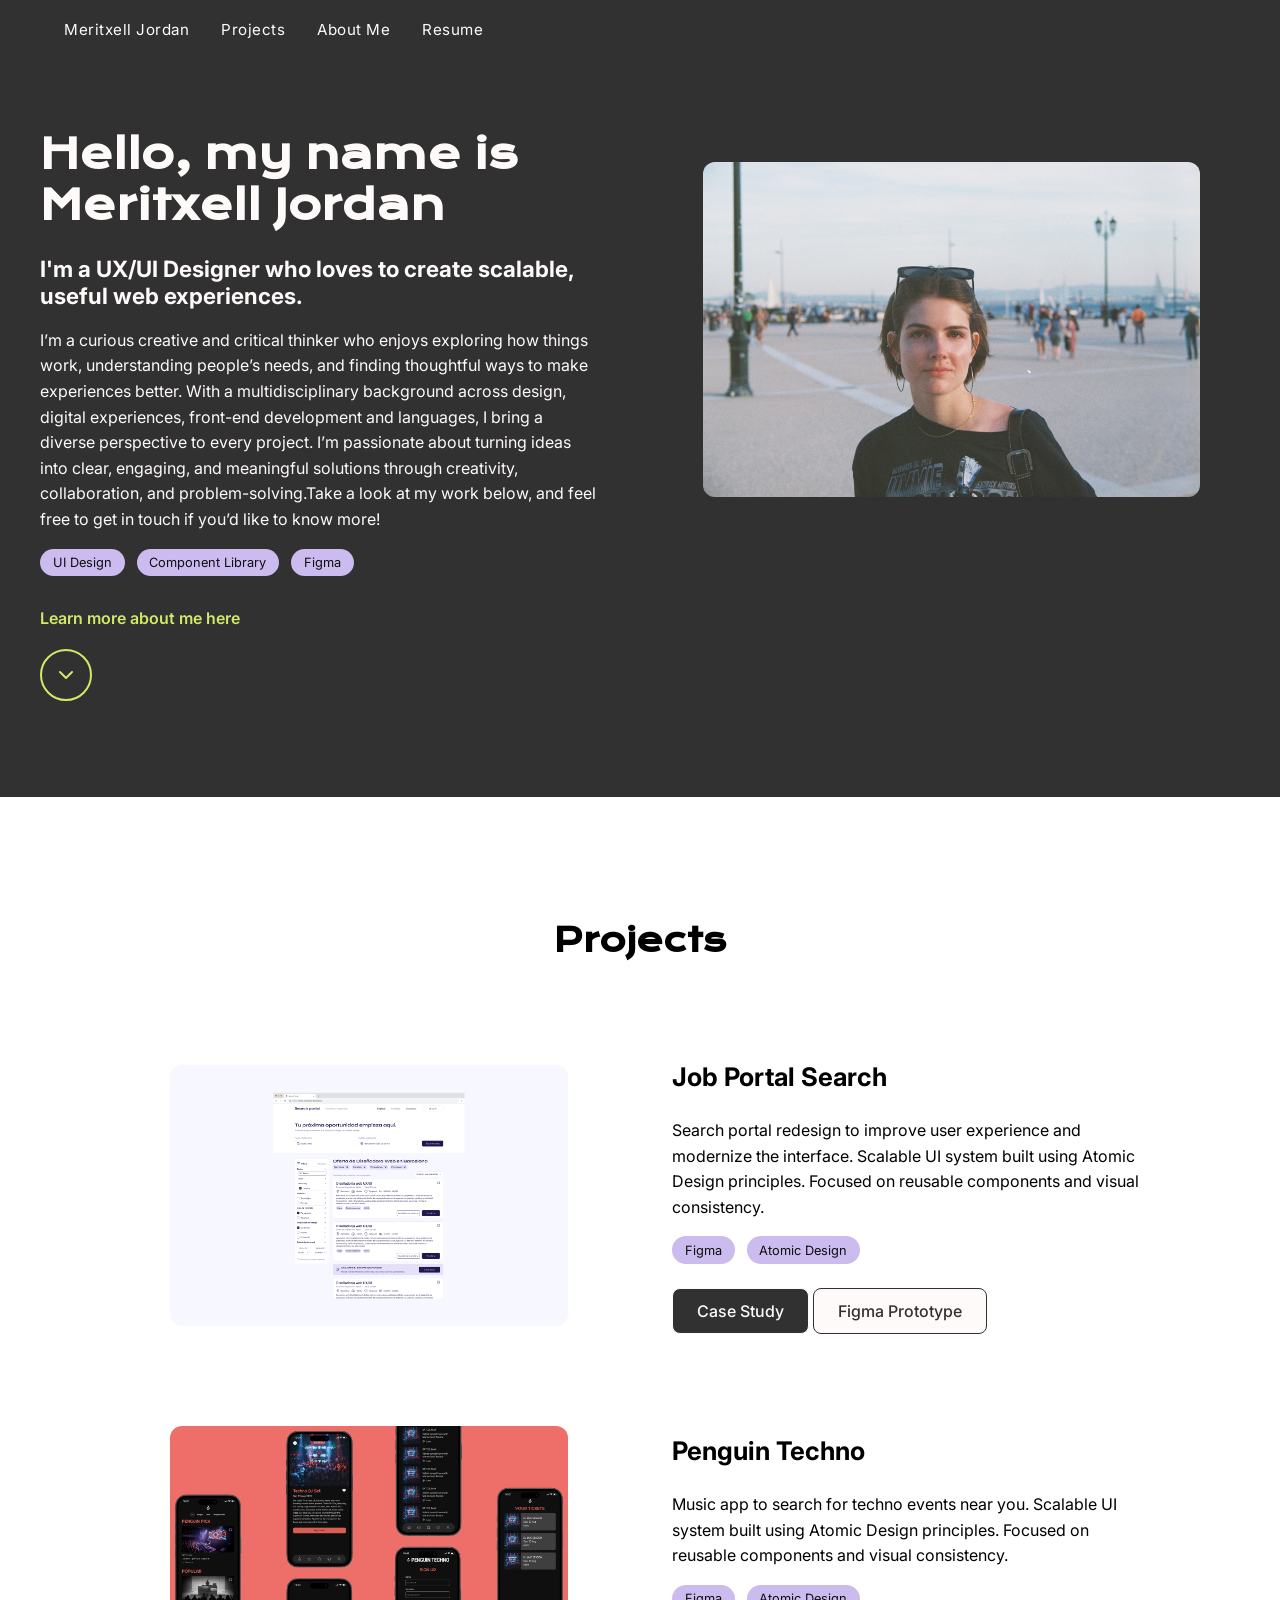
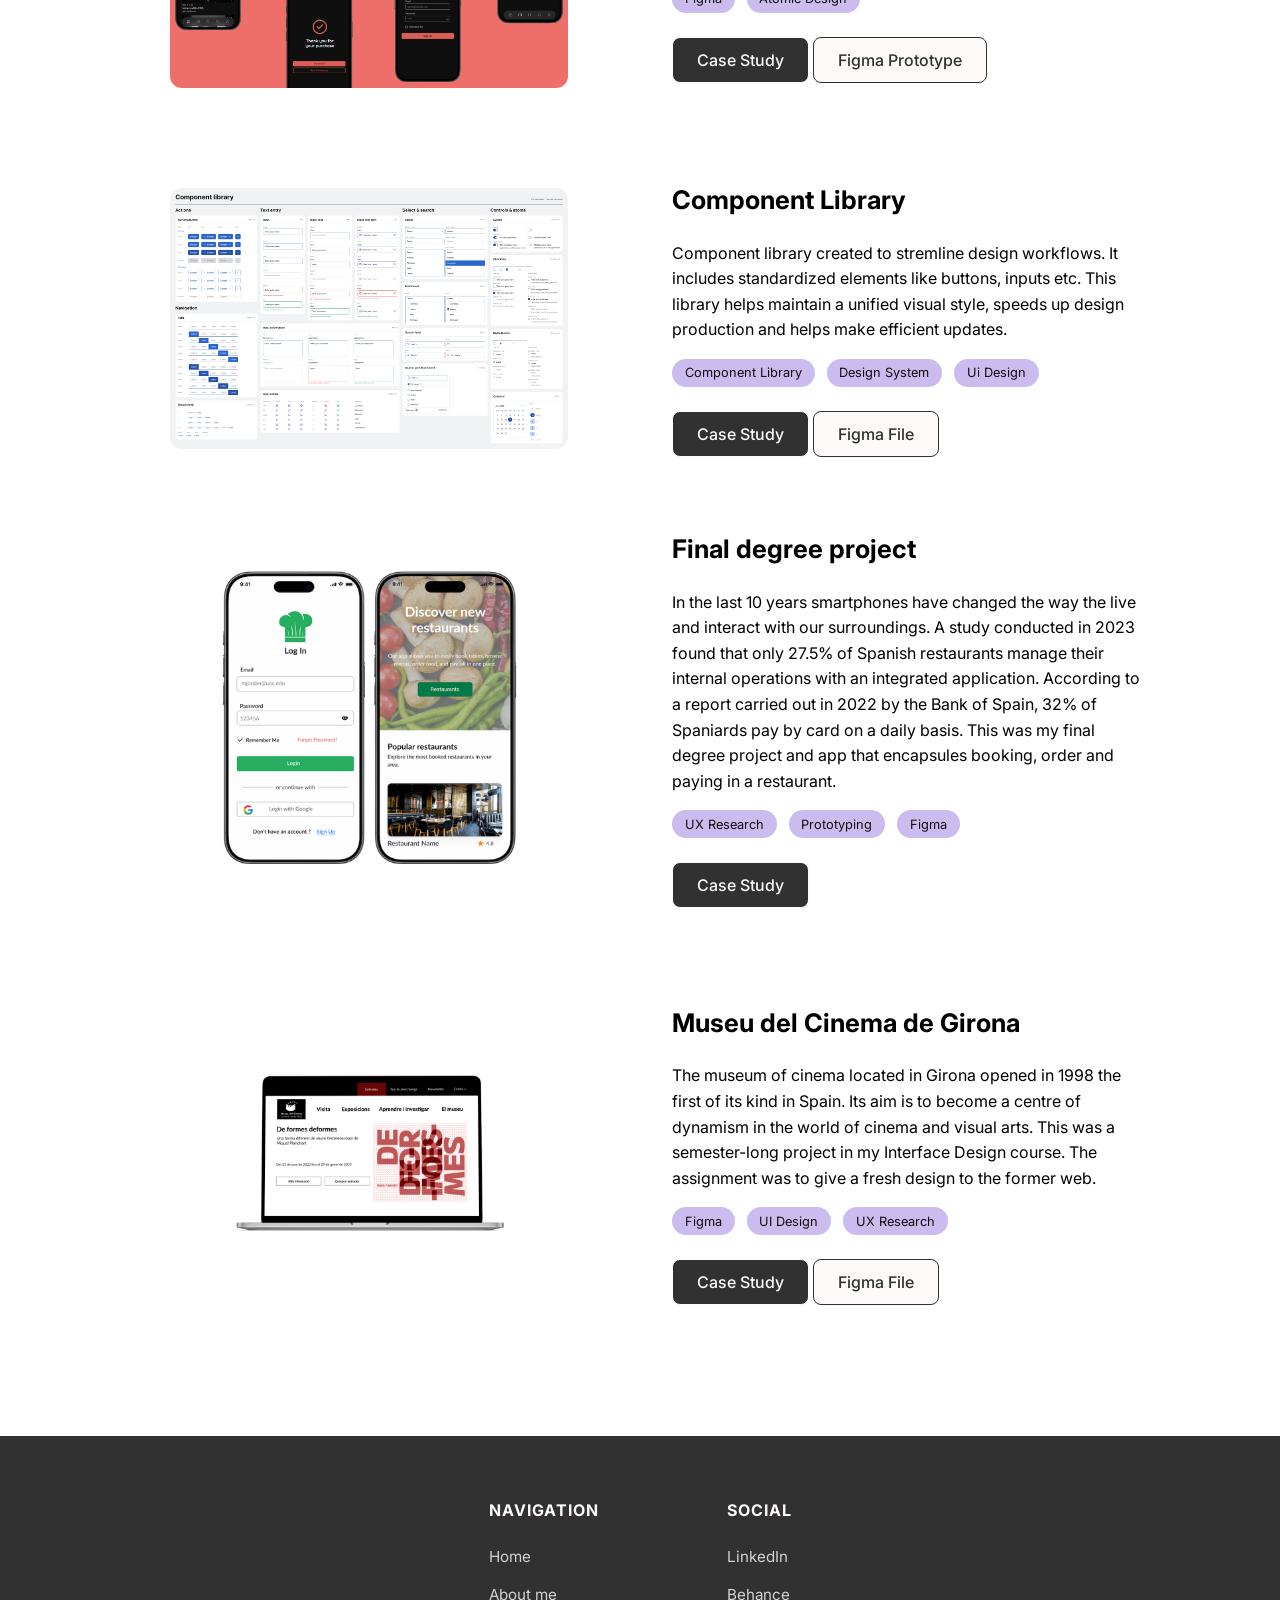
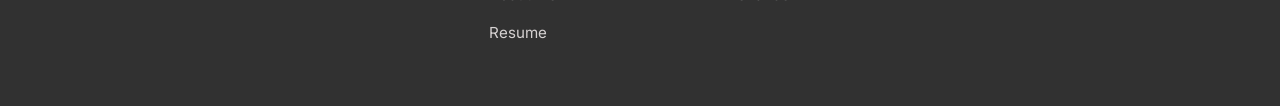
==== commit 102ca0c5: "added img in home page" ====
--- a/index.html
+++ b/index.html
@@ -71,7 +71,7 @@
             <h2 class="h2_project">Projects</h2>
             <article id="job-portal-search" class="project">
                 <figure class="project__image">
-                    <img src="media/PenguinTechno_Landscape.jpg" alt="Job Portal Search project preview">
+                    <img src="media/PortalSearch_Landscape.jpg" alt="Job Portal Search project preview">
                 </figure>
 
                 <div class="project__content">
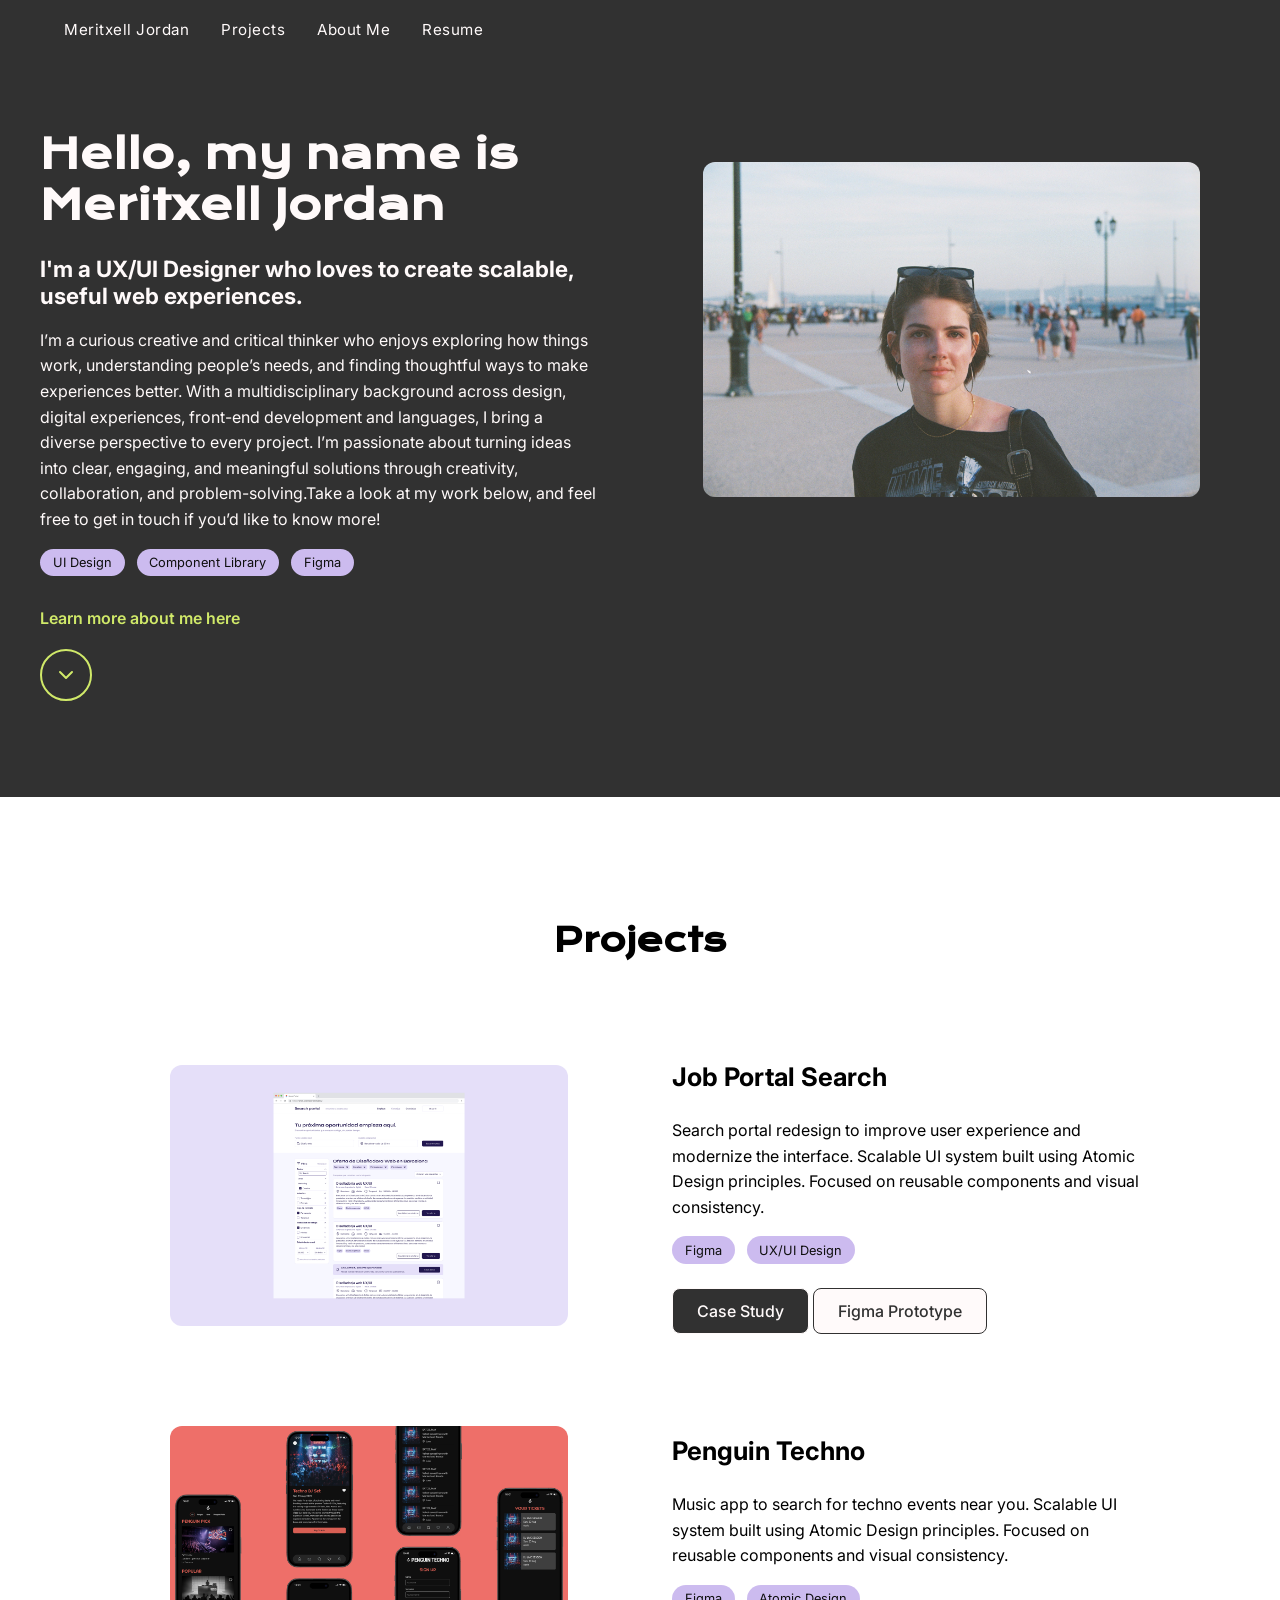
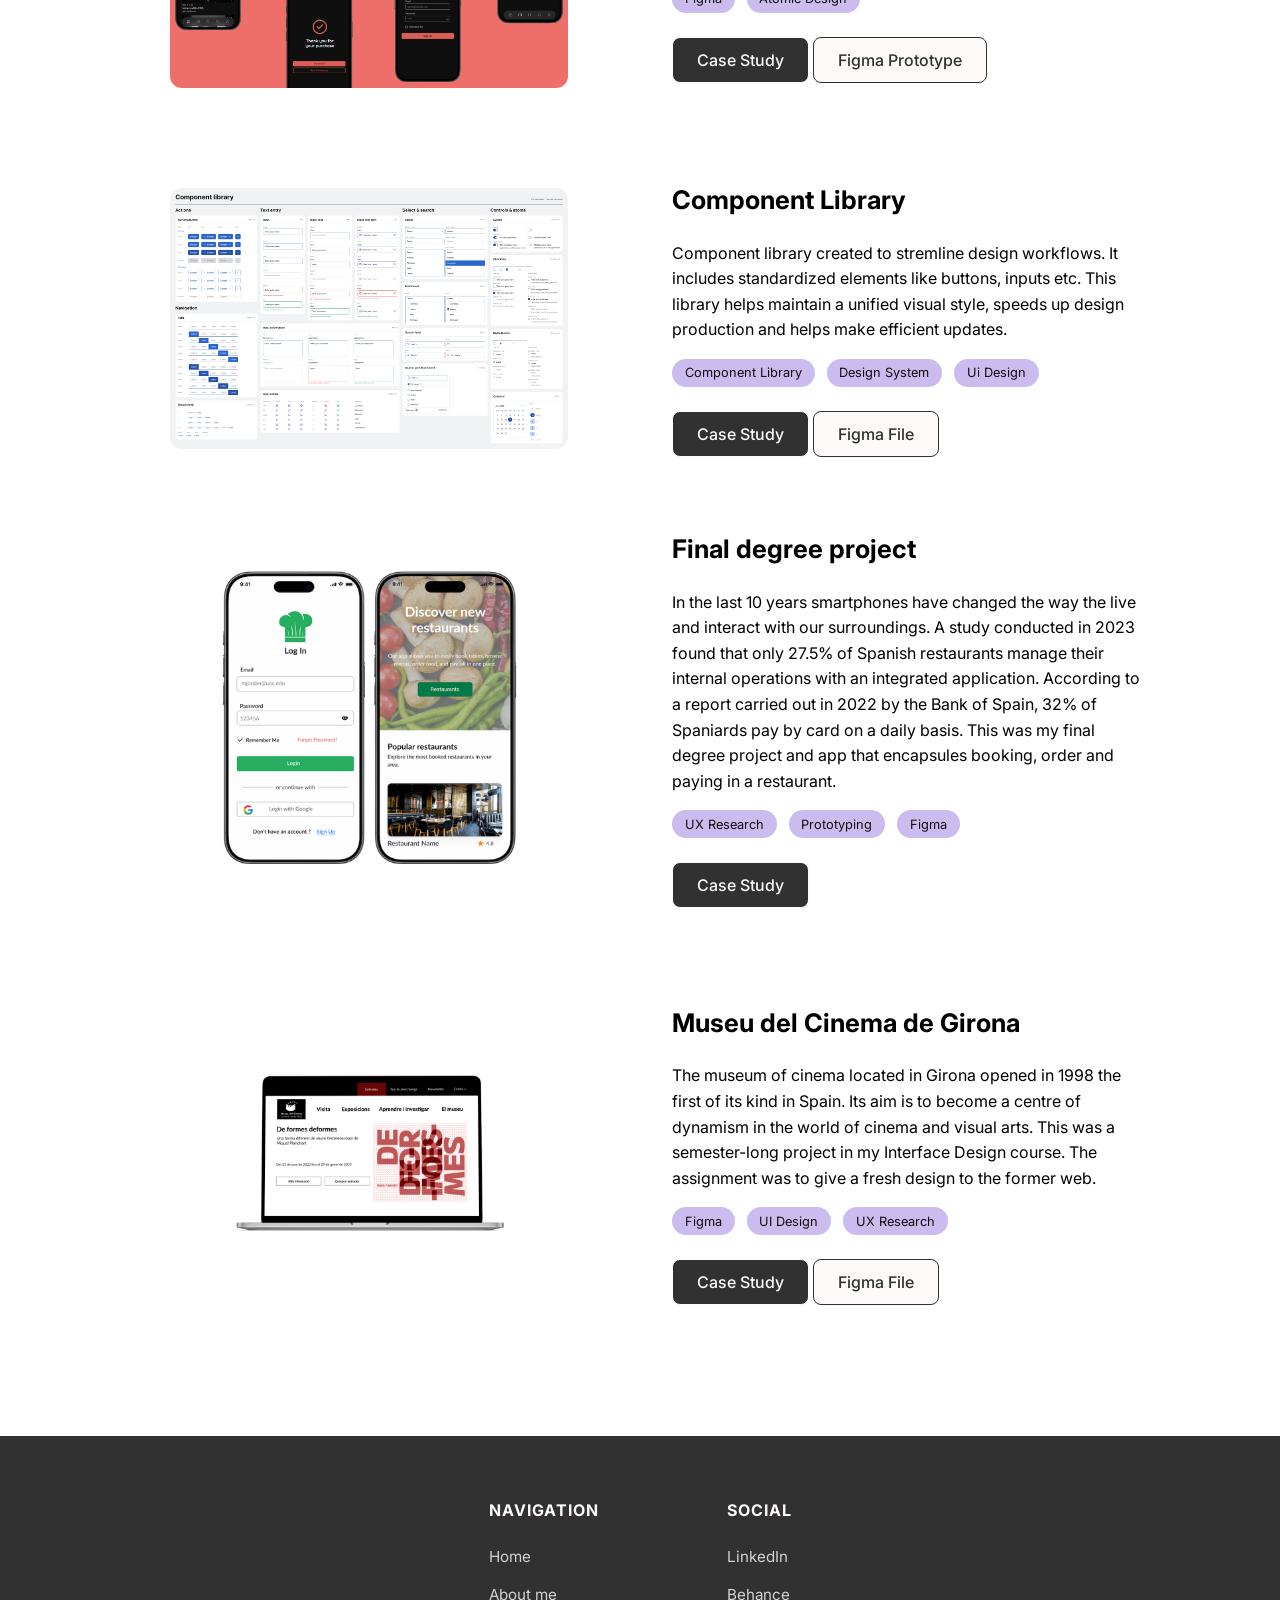
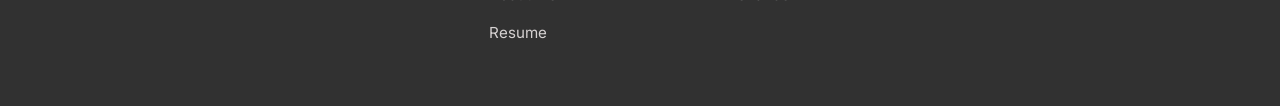
==== commit 28b8cdea: "change tag in home" ====
--- a/index.html
+++ b/index.html
@@ -84,7 +84,7 @@
 
                     <div class="project__tags">
                         <span>Figma</span>
-                        <span>Atomic Design</span>
+                        <span>UX/UI Design</span>
                     </div>
 
                     <a href="pages/job-portal-redesign.html" class="btn" target="_self" rel="noopener noreferrer">Case Study</a>
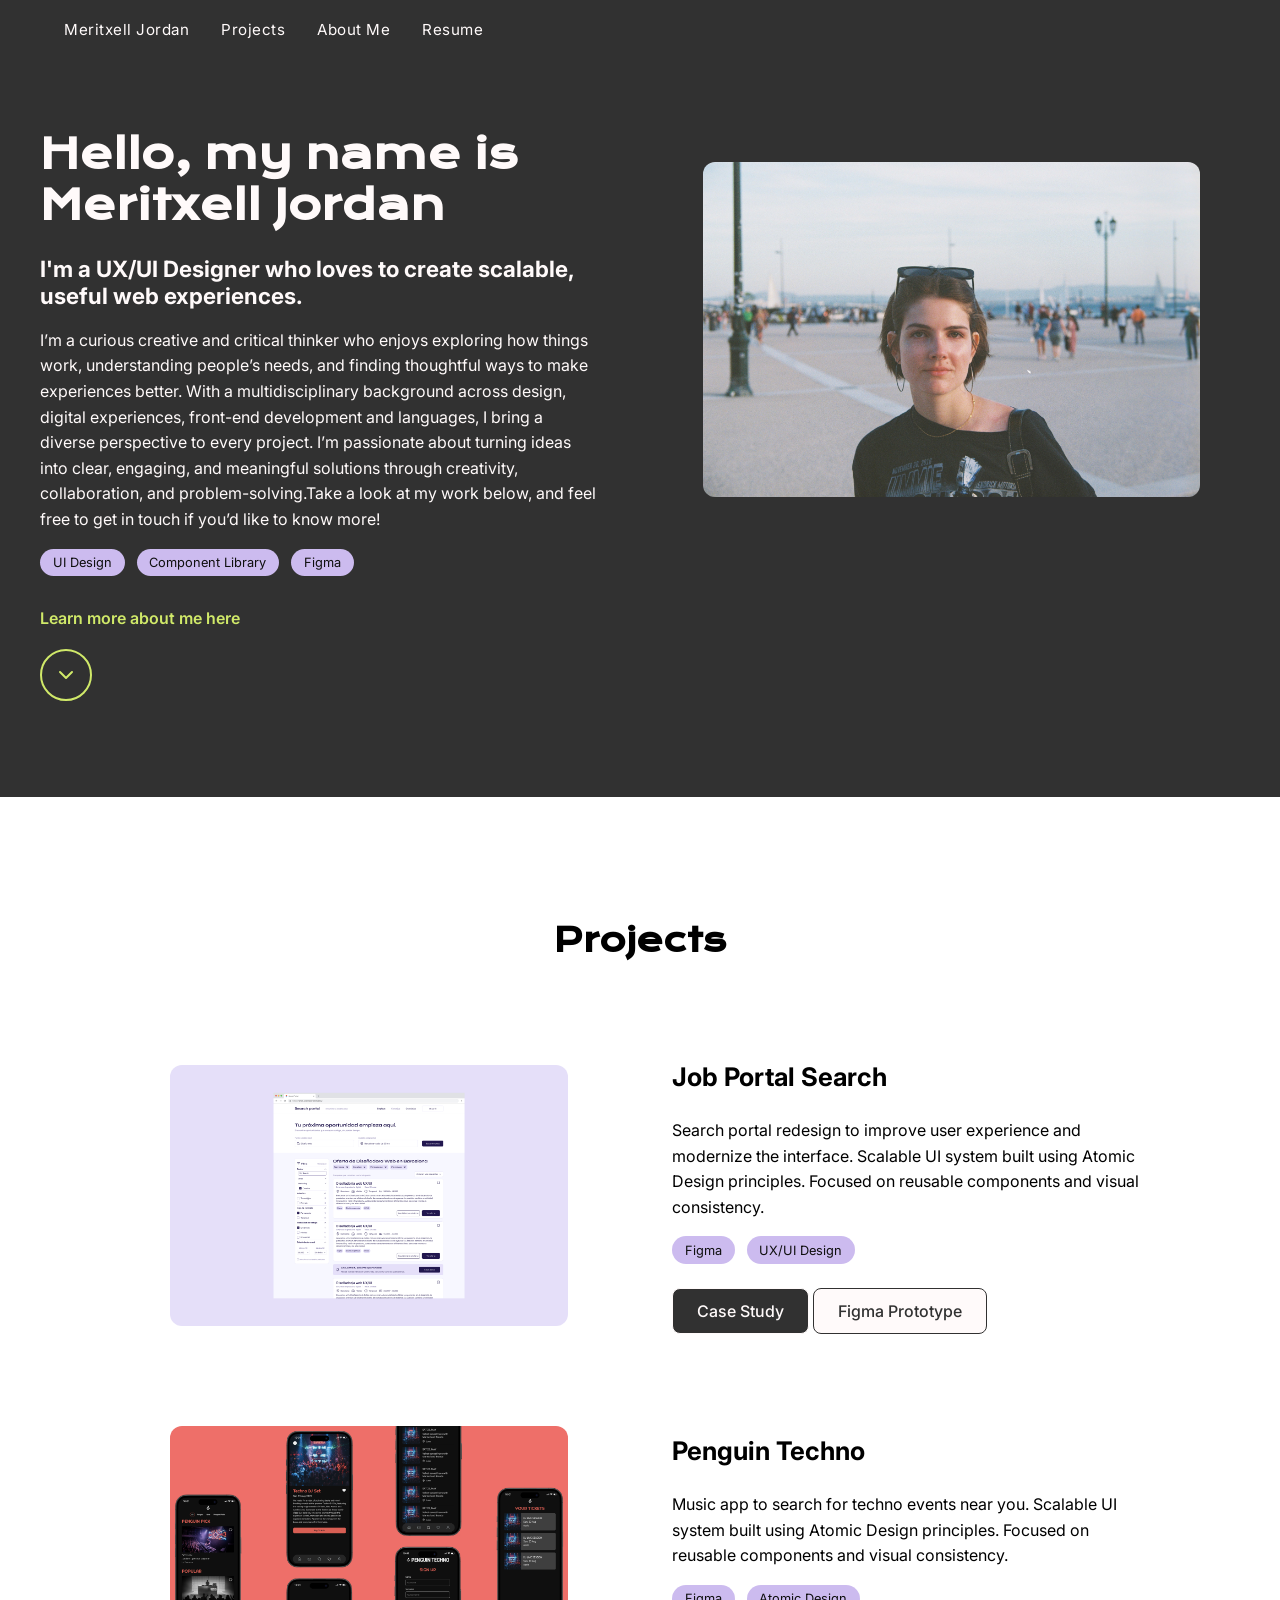
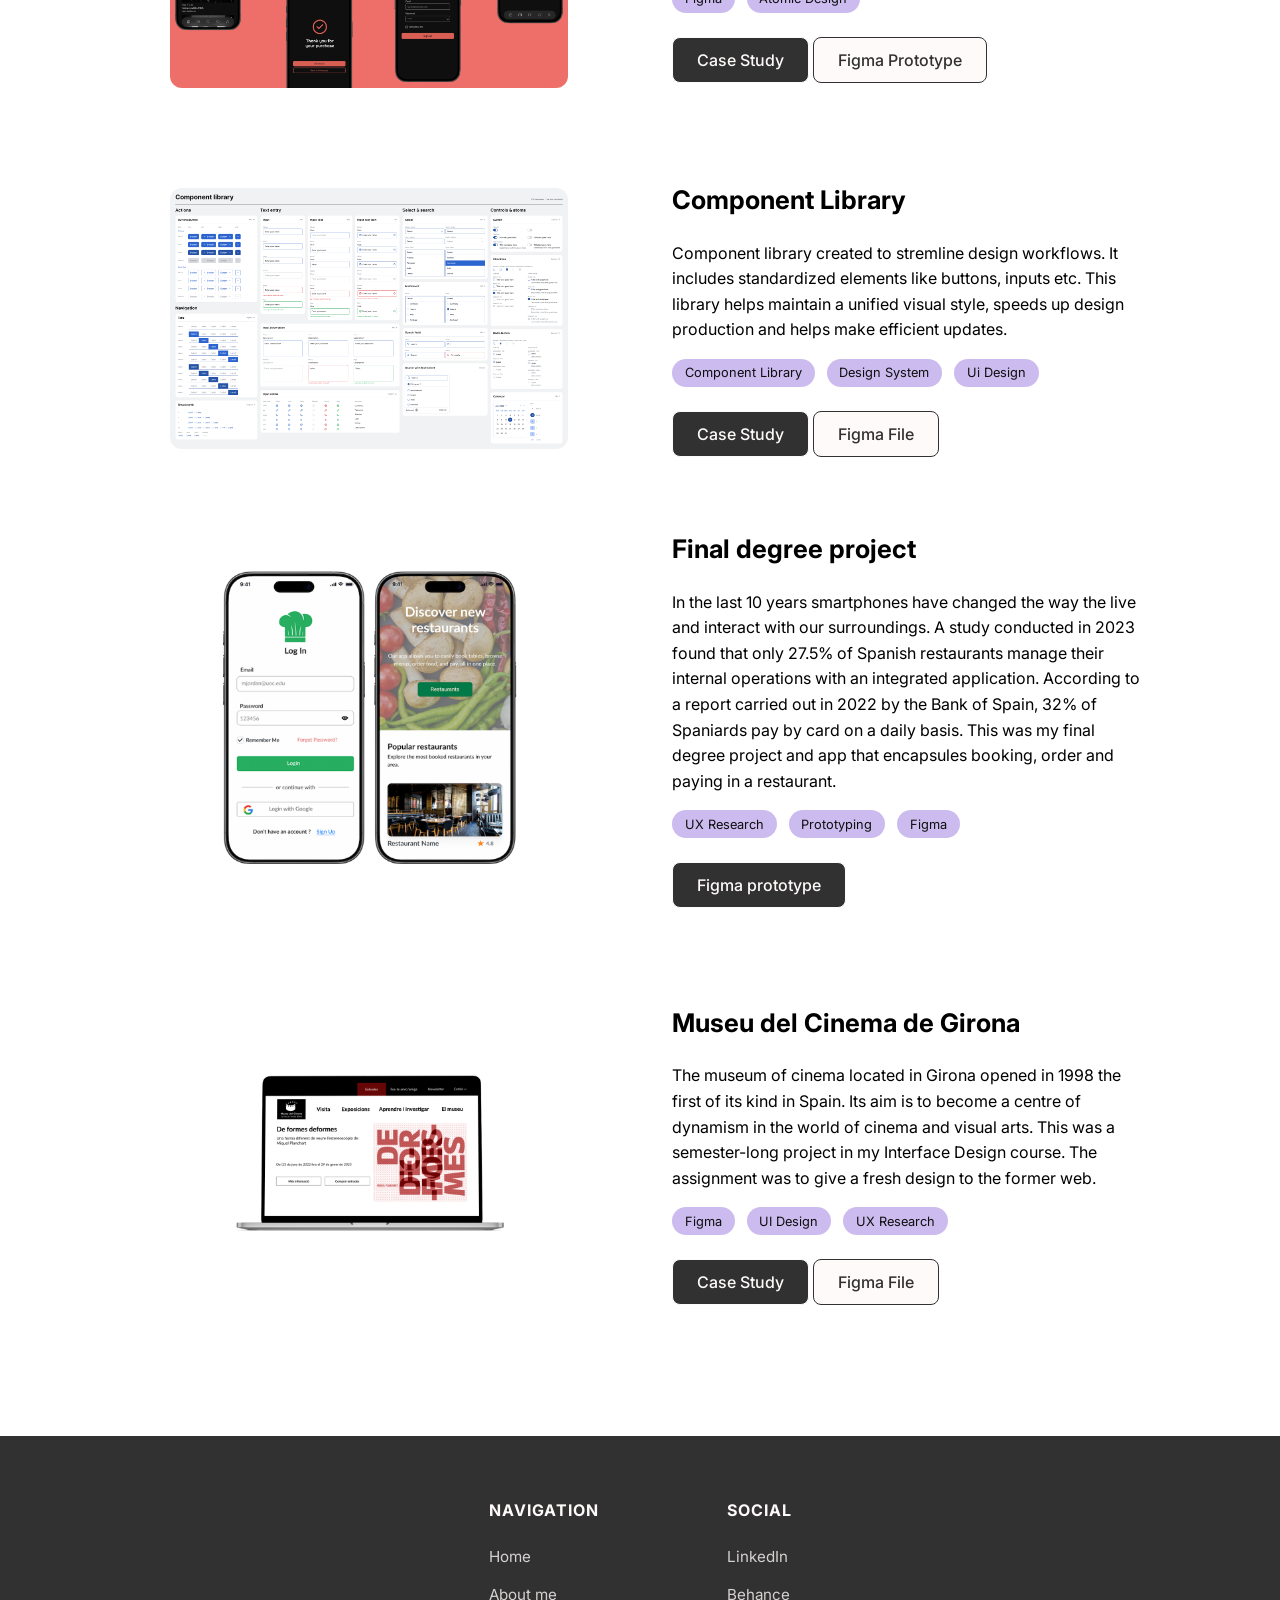
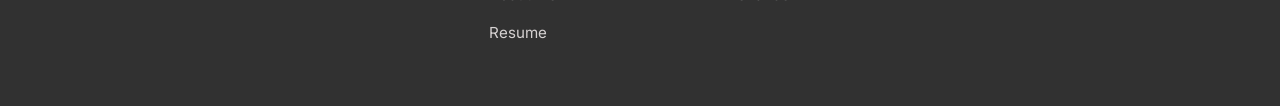
==== commit b406ec25: "added link to prototype" ====
--- a/index.html
+++ b/index.html
@@ -163,7 +163,7 @@
                         <span>Figma</span>
                     </div>
 
-                    <a href="#" class="btn" target="_blank" rel="noopener noreferrer">Case Study</a>
+                    <a href="https://www.figma.com/proto/LqDrWW3mYoQ2UI5skDOdV4/app-tfg?node-id=28-5410&p=f&viewport=743%2C559%2C0.13&t=9q5Ux3rA0VQkjEn0-1&scaling=min-zoom&content-scaling=fixed&starting-point-node-id=28%3A5410&page-id=0%3A1" class="btn" target="_blank" rel="noopener noreferrer">Figma prototype</a>
                 </div>
             </article>
 
